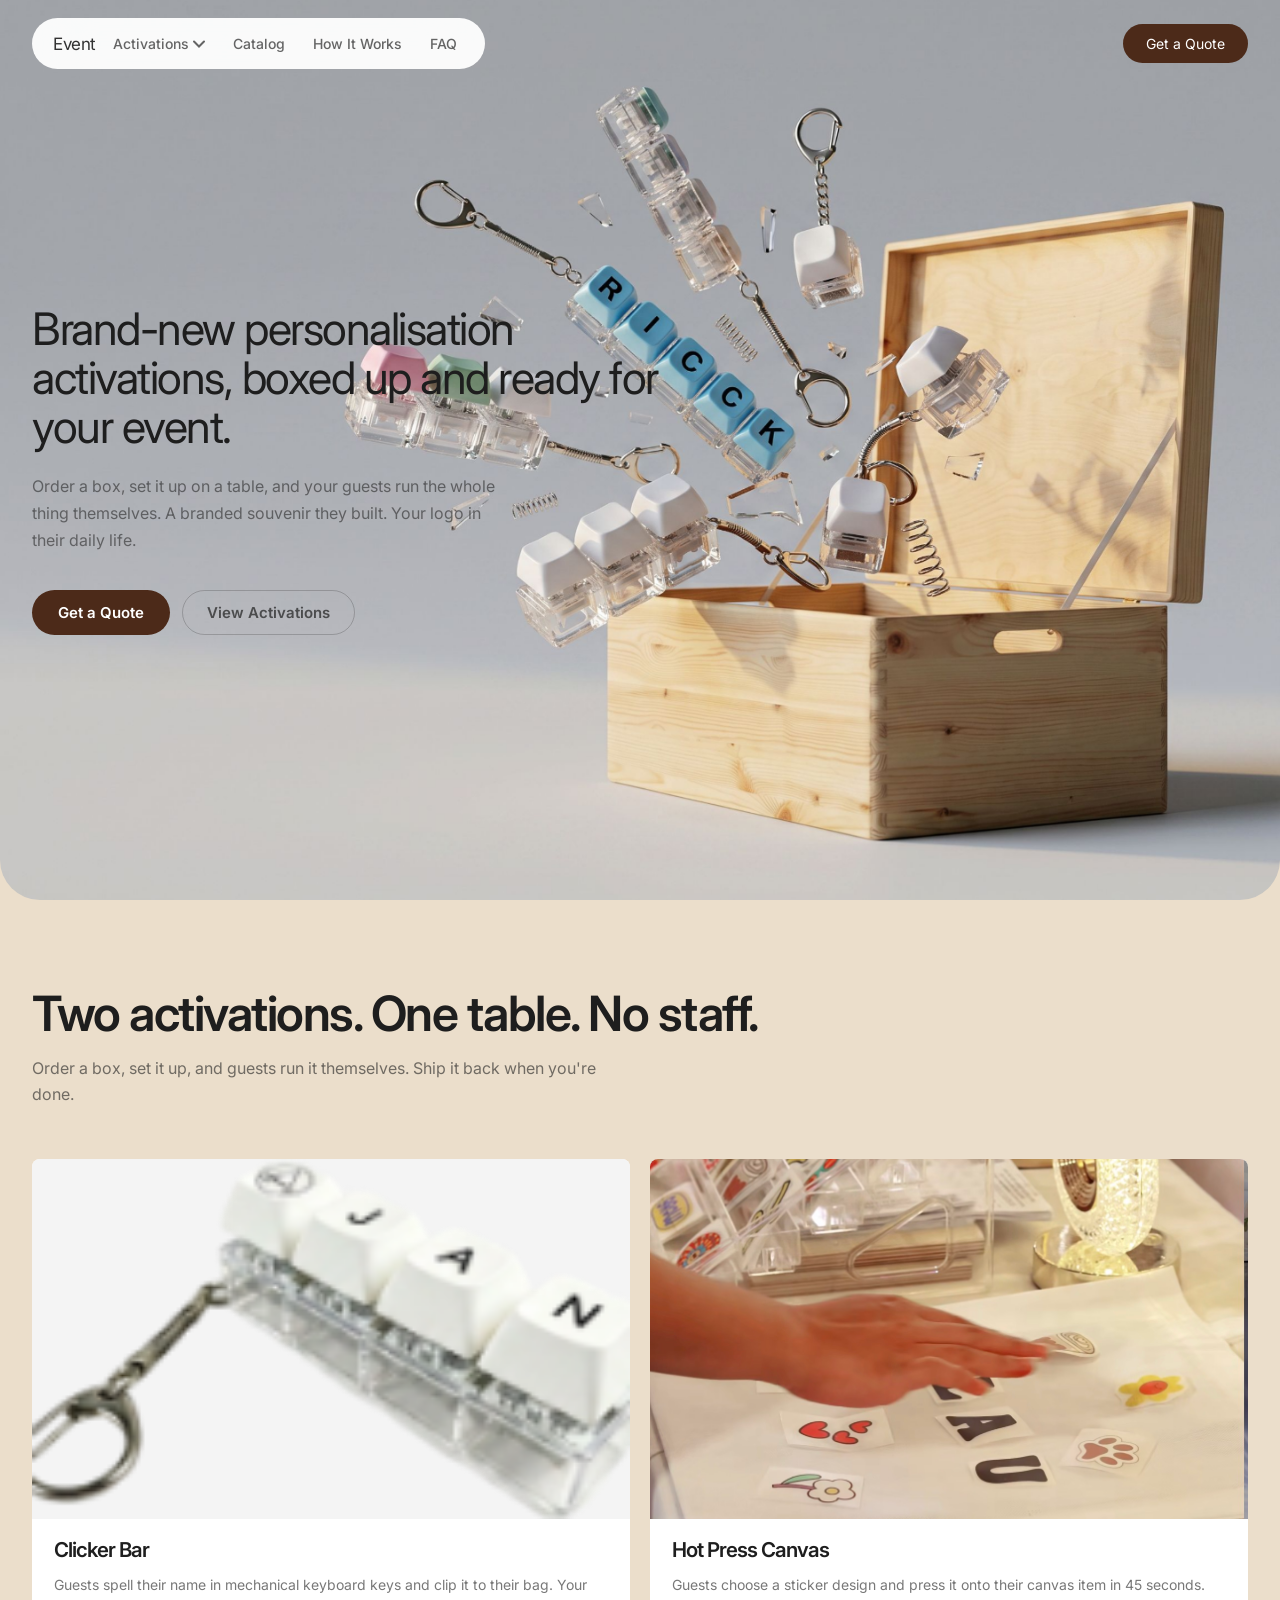
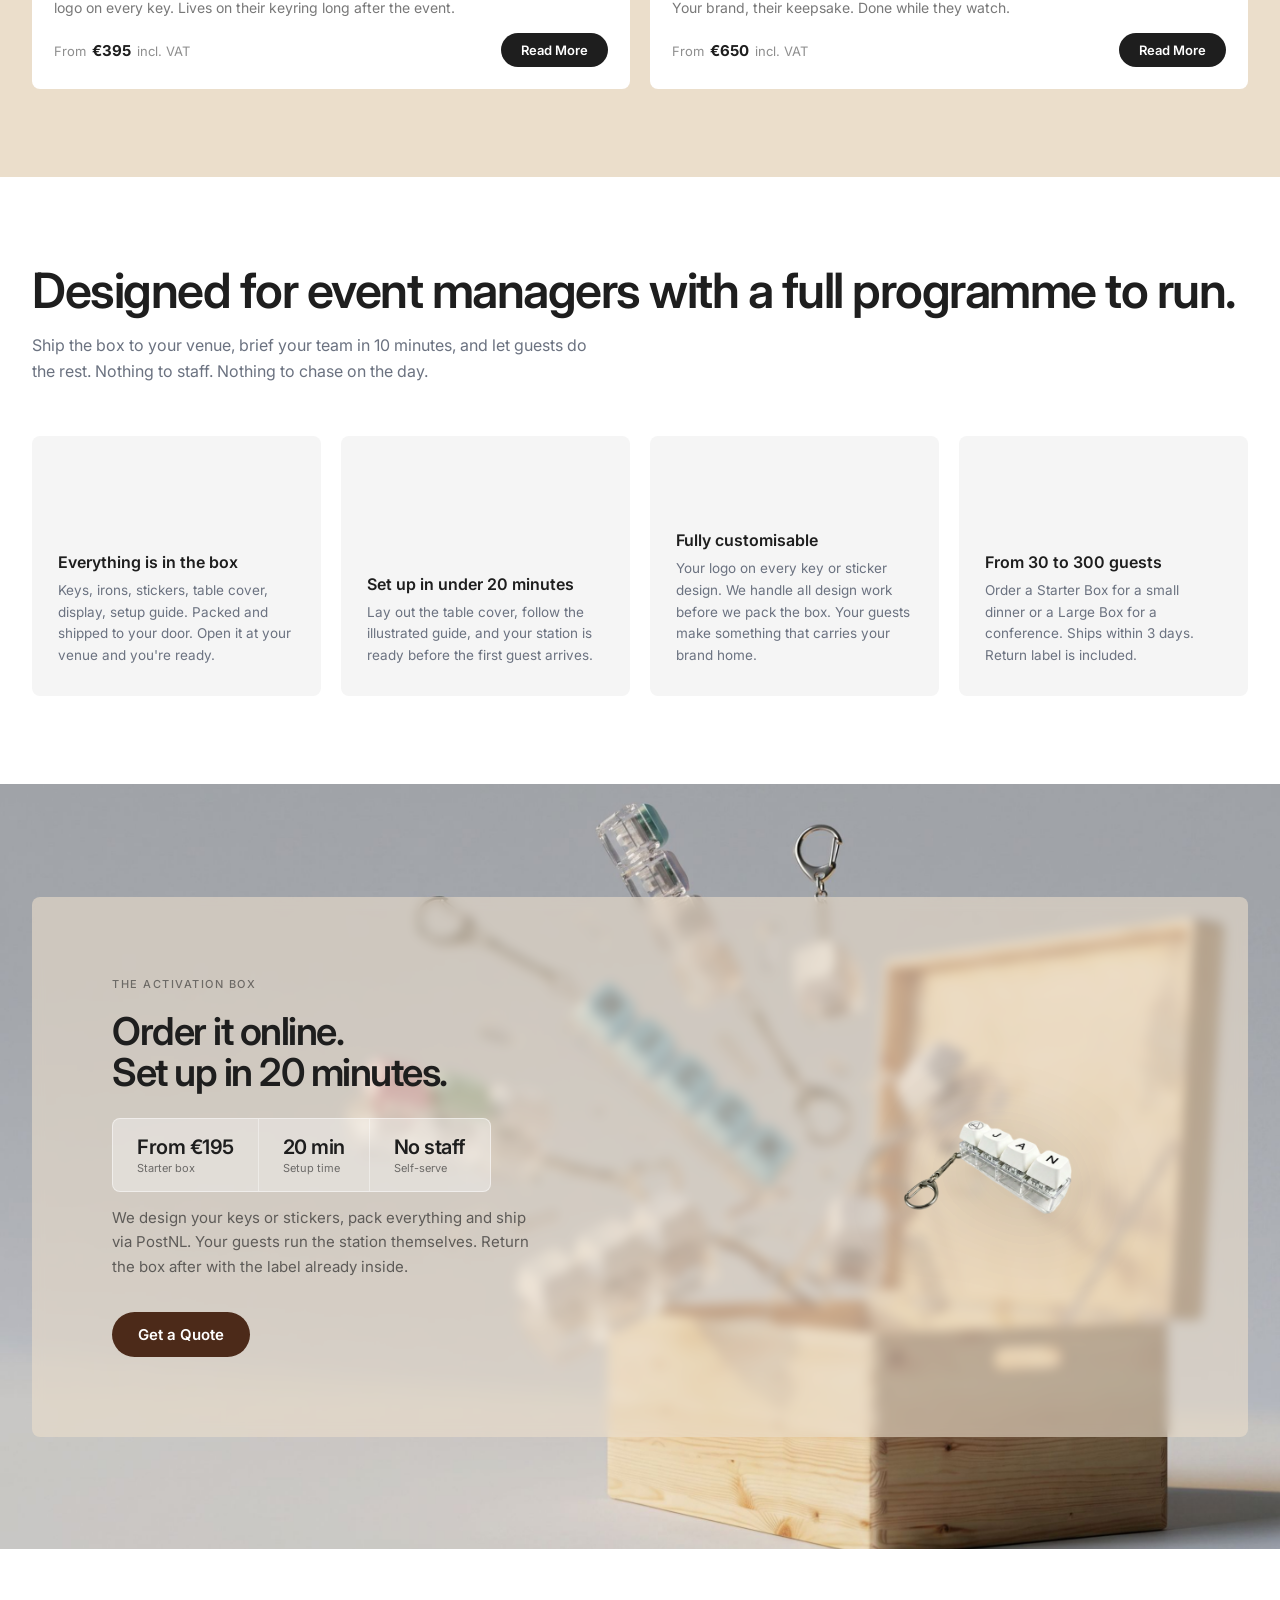
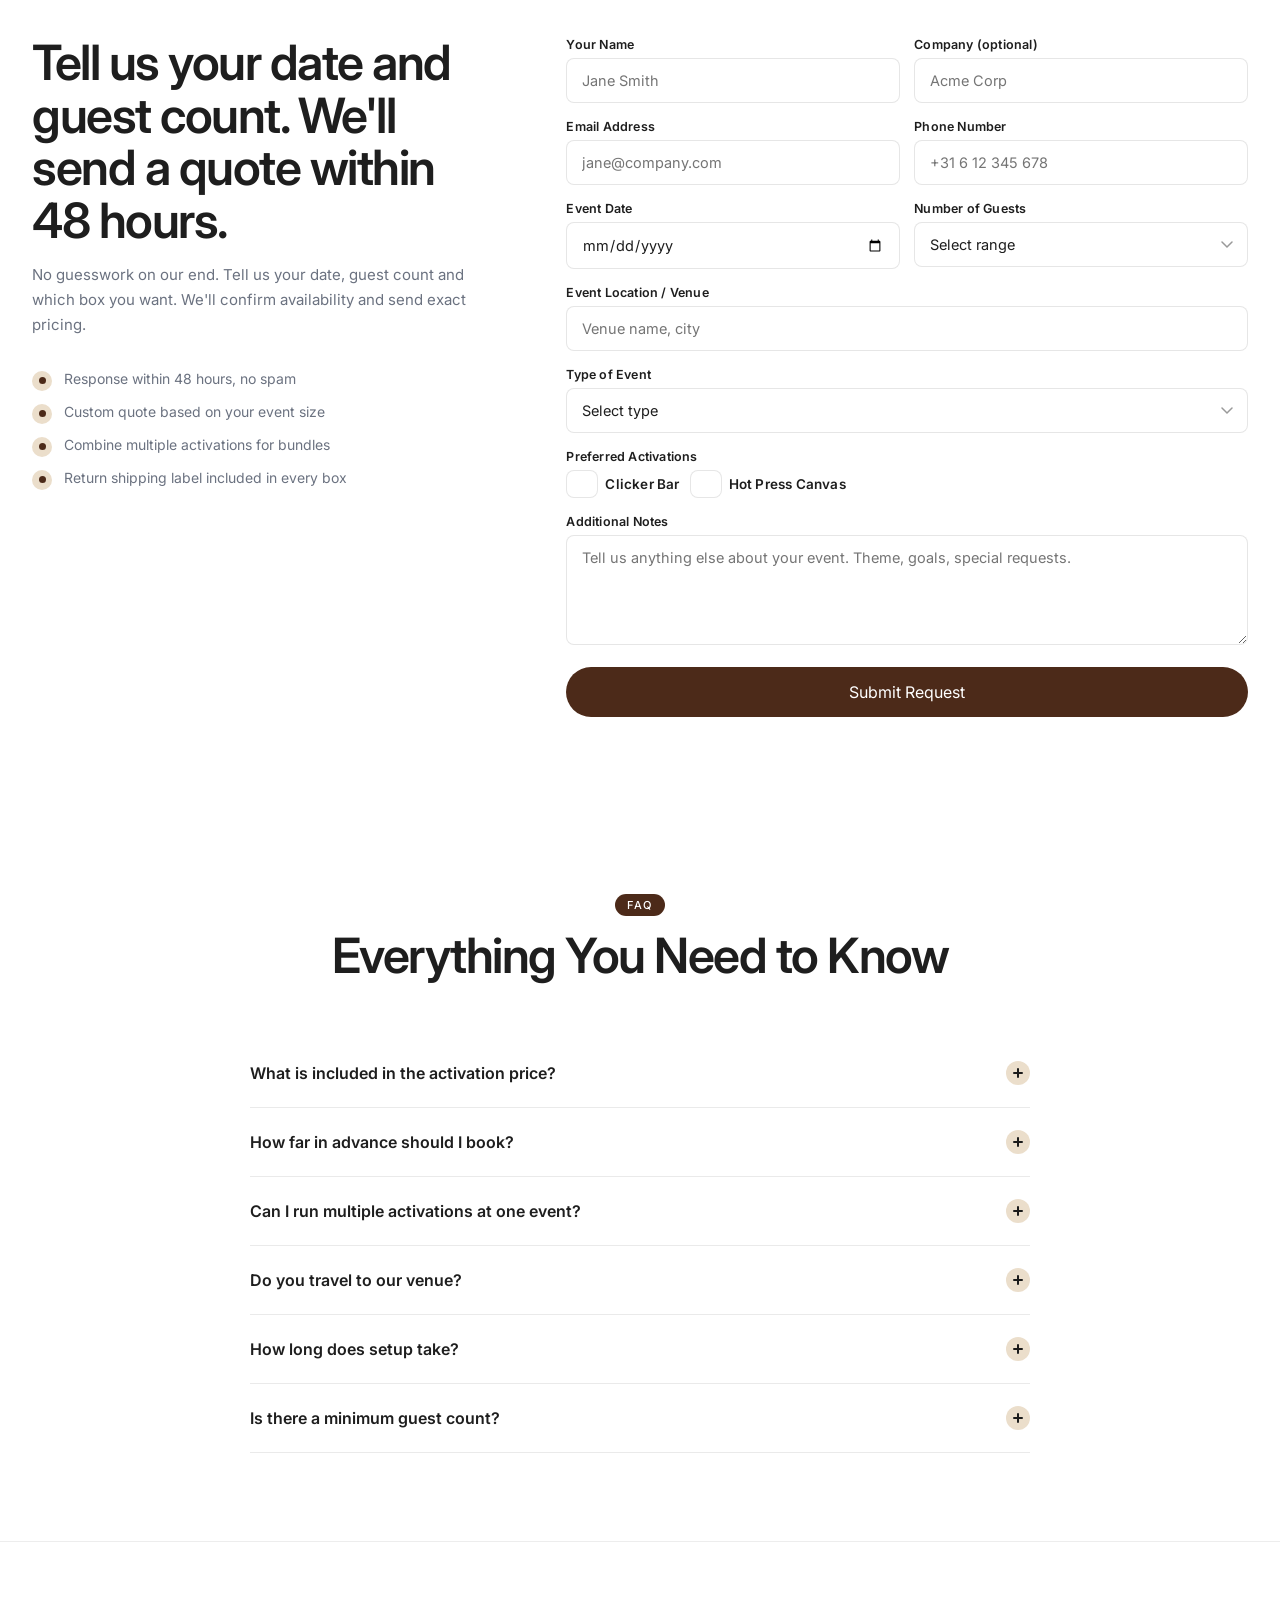
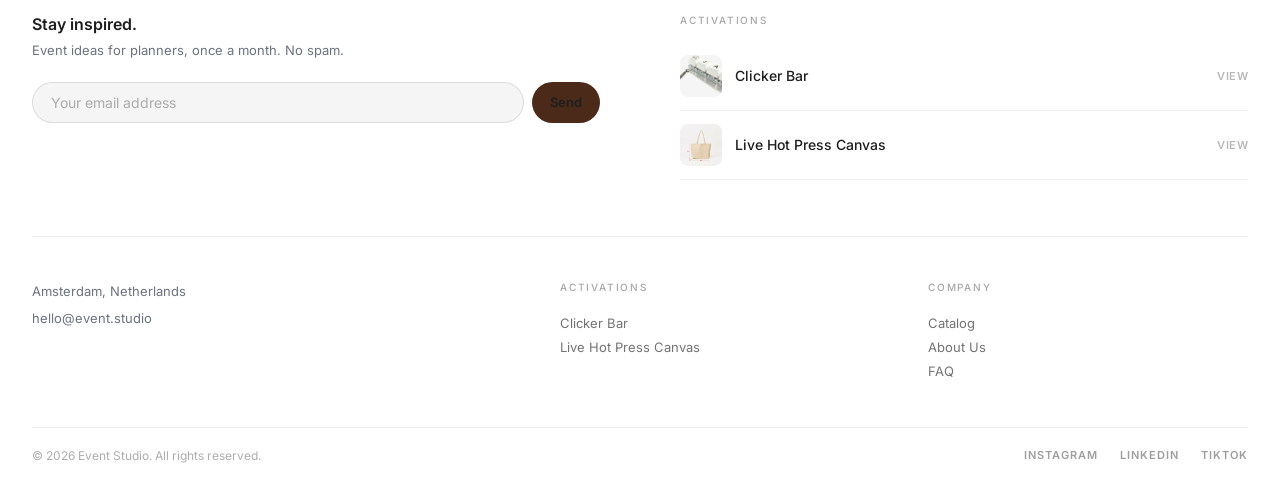
==== index.html @ aca5e0d3 "Homepage: smaller card titles, event-manager copy, icons removed, taller bottom-aligned why tiles Co" ====
<!DOCTYPE html>
<html lang="en">
<head>
  <meta charset="UTF-8">
  <meta name="viewport" content="width=device-width, initial-scale=1">
  <title>Event Studio | Live Event Activations That Make Guests Talk</title>
  <meta name="description" content="Premium live event activations: Live Monogramming, Perfume Bar, Clicker Bar and Hot Press Canvas. Interactive experiences for corporate events, product launches and private celebrations.">
  <meta name="keywords" content="live event activation, interactive event experience, live monogramming, custom perfume bar, corporate event entertainment, personalized gifts event, event activation company, brand activation">
  <link rel="preconnect" href="https://fonts.googleapis.com">
  <link rel="preconnect" href="https://fonts.gstatic.com" crossorigin>
  <link href="https://fonts.googleapis.com/css2?family=Inter:wght@300;400;500;600;700;800;900&display=swap" rel="stylesheet">
  <link rel="stylesheet" href="style.css">
  <style>
    body { background: var(--lime-soft); }

    /* ── HERO ───────────────────────────────────────────────── */
    .hero {
      min-height: 100vh;
      background: url('images/hero-bg.png');
      background-size: cover;
      background-position: center;
      padding: 140px var(--pad) 100px;
      display: flex;
      align-items: center;
      border-radius: 0 0 40px 40px;
      position: relative;
      overflow: hidden;
    }
    .hero-inner {
      max-width: var(--mw);
      margin: 0 auto;
      width: 100%;
    }
    .hero-pill {
      display: inline-flex;
      align-items: center;
      gap: 7px;
      background: #4c2a19;
      border: 1px solid transparent;
      color: #fff;
      font-size: 12px;
      font-weight: 500;
      padding: 5px 14px;
      border-radius: var(--r-pill);
      margin-bottom: 26px;
      letter-spacing: 0.6px;
      text-transform: uppercase;
    }
    .hero h1 {
      font-size: clamp(28px, 3.5vw, 52px);
      font-weight: 400;
      color: var(--char);
      line-height: 1.1;
      letter-spacing: -1.5px;
      max-width: 640px;
      margin-bottom: 20px;
    }
    .hero-sub {
      font-size: 16px;
      color: rgba(30,30,30,0.55);
      max-width: 480px;
      line-height: 1.7;
      margin-bottom: 36px;
    }
    .hero-ctas { display: flex; align-items: center; gap: 12px; flex-wrap: wrap; }
    .hero .btn-outline {
      color: rgba(30,30,30,0.7);
      border-color: rgba(30,30,30,0.22);
    }
    .hero .btn-outline:hover {
      background: rgba(30,30,30,0.05);
      border-color: rgba(30,30,30,0.4);
    }

    /* ── ACTIVATIONS ────────────────────────────────────────── */
    .sec-act {
      background: var(--lime-soft);
      padding: 88px var(--pad);
    }
    .sec-act .sec-h2 { color: var(--char); }
    .sec-act .sec-sub { color: rgba(30,30,30,0.6); }
    .sec-act .sec-badge-lime { color: rgba(30,30,30,0.5); }

    .cards-grid {
      display: grid;
      grid-template-columns: repeat(2, 1fr);
      gap: 20px;
    }
    .act-card {
      background: #fff;
      border-radius: 8px;
      overflow: hidden;
      display: flex;
      flex-direction: column;
      text-align: left;
      cursor: pointer;
      transition: transform .3s, box-shadow .3s;
    }
    .act-card:hover { transform: translateY(-4px); box-shadow: 0 20px 60px rgba(0,0,0,0.08); }
    .act-card-img-wrap { width: 100%; height: 360px; background: #F4F4F4; overflow: hidden; display: flex; align-items: center; justify-content: center; }
    .act-card-img-wrap img { width: 100%; height: 100%; object-fit: cover; }
    .act-card-body { padding: 20px 22px 22px; display: flex; flex-direction: column; flex: 1; width: 100%; }
    .act-cat-label { font-size: 10.5px; font-weight: 600; letter-spacing: 1.3px; text-transform: uppercase; color: var(--muted); margin-bottom: 12px; }
    .act-card h3 {
      font-size: clamp(17px, 1.6vw, 22px);
      font-weight: 600;
      color: var(--char);
      letter-spacing: -1px;
      line-height: 1.05;
      margin-bottom: 12px;
    }
    .act-card-desc {
      font-size: 14px;
      color: rgba(30,30,30,0.6);
      line-height: 1.65;
      flex: 1;
      margin-bottom: 14px;
    }
    .act-card-foot {
      display: flex;
      align-items: center;
      justify-content: space-between;
      width: 100%;
      gap: 12px;
      flex-wrap: wrap;
    }
    .act-price-from { font-size: 13px; color: rgba(30,30,30,0.50); line-height: 1.4; }
    .act-price-from strong { font-size: 15px; font-weight: 700; color: var(--char); margin: 0 2px; }
    .btn-act {
      display: inline-flex;
      align-items: center;
      gap: 5px;
      background: var(--char);
      color: #fff;
      font-size: 13px;
      font-weight: 600;
      padding: 9px 20px;
      border-radius: var(--r-pill);
      transition: background .2s;
      white-space: nowrap;
    }
    .btn-act:hover { background: #333; }

    /* ── WHY US ─────────────────────────────────────────────── */
    .sec-why { padding: 88px var(--pad); background: #fff; }
    .why-grid {
      display: grid;
      grid-template-columns: repeat(4, 1fr);
      gap: 20px;
      margin-top: 52px;
    }
    .why-item {
      background: var(--soft);
      border-radius: 8px;
      padding: 30px 26px;
      min-height: 260px;
      display: flex;
      flex-direction: column;
      justify-content: flex-end;
    }
    .why-item h4 { font-size: 16px; font-weight: 600; color: var(--char); margin-bottom: 8px; }
    .why-item p { font-size: 13.5px; color: var(--muted); line-height: 1.6; }

    /* ── TYPES ──────────────────────────────────────────────── */
    .sec-types {
      min-height: 85vh;
      padding: 48px var(--pad);
      background: url('images/hero-bg.png') center/cover;
      display: flex;
      align-items: center;
    }
    .type-card {
      border-radius: 8px;
      overflow: hidden;
      background: rgba(235,222,203,0.60);
      backdrop-filter: blur(6px);
      -webkit-backdrop-filter: blur(6px);
      max-width: var(--mw);
      width: 100%;
      margin: 0 auto;
    }
    .type-card-inner {
      display: flex;
      align-items: center;
      gap: 60px;
      padding: 72px 80px;
      min-height: 60vh;
    }
    .type-content { flex: 1; }
    .type-label {
      font-size: 11px;
      font-weight: 500;
      letter-spacing: 1.5px;
      text-transform: uppercase;
      color: rgba(30,30,30,0.55);
      margin-bottom: 20px;
    }
    .type-card h3 {
      font-size: clamp(28px, 3vw, 48px);
      font-weight: 600;
      letter-spacing: -1.5px;
      color: var(--char);
      line-height: 1.08;
      margin-bottom: 24px;
    }
    .type-stats-box {
      display: inline-flex;
      gap: 0;
      background: rgba(255,255,255,0.35);
      border: 1px solid rgba(255,255,255,0.5);
      border-radius: 8px;
      overflow: hidden;
      margin-bottom: 14px;
    }
    .type-stat {
      padding: 16px 24px;
      border-right: 1px solid rgba(255,255,255,0.4);
    }
    .type-stat:last-child { border-right: none; }
    .type-stat-val { font-size: 20px; font-weight: 600; color: var(--char); letter-spacing: -0.5px; }
    .type-stat-lbl { font-size: 11px; color: rgba(30,30,30,0.6); margin-top: 2px; }
    .type-card p {
      font-size: 15px;
      color: rgba(30,30,30,0.65);
      line-height: 1.65;
      max-width: 420px;
      margin-bottom: 32px;
    }
    .type-img-slot {
      width: 360px;
      flex-shrink: 0;
      display: flex;
      align-items: center;
      justify-content: center;
    }
    .type-img-slot img {
      max-width: 100%;
      height: auto;
      object-fit: contain;
      filter: drop-shadow(0 12px 40px rgba(0,0,0,0.20));
    }

    /* ── BOOK NOW ────────────────────────────────────────────── */
    .sec-book { padding: 88px var(--pad); background: #fff; }
    .book-inner {
      max-width: var(--mw); margin: 0 auto;
      display: grid; grid-template-columns: 1fr 1.5fr;
      gap: 80px; align-items: start;
    }
    .book-info p {
      font-size: 15px; color: var(--muted);
      line-height: 1.65; margin-top: 16px; margin-bottom: 32px;
    }
    .book-features { display: flex; flex-direction: column; gap: 12px; margin-top: 32px; }
    .book-feat {
      display: flex; align-items: flex-start; gap: 12px;
      font-size: 14px; color: var(--muted);
    }
    .book-feat-dot {
      width: 20px; height: 20px;
      background: var(--lime-soft);
      border-radius: 50%;
      flex-shrink: 0; margin-top: 1px;
      display: flex; align-items: center; justify-content: center;
    }
    .book-feat-dot::after {
      content: ''; display: block;
      width: 7px; height: 7px;
      background: var(--lime);
      border-radius: 50%;
    }
    .book-form { display: flex; flex-direction: column; gap: 16px; }
    .form-row { display: grid; grid-template-columns: 1fr 1fr; gap: 14px; }
    .fg { display: flex; flex-direction: column; gap: 6px; }
    .fg label { font-size: 12.5px; font-weight: 600; color: var(--char); letter-spacing: 0.2px; }
    .fg input, .fg select, .fg textarea {
      padding: 13px 15px;
      border: 1.5px solid rgba(30,30,30,0.11);
      border-radius: 8px;
      font-size: 14.5px;
      font-family: 'Inter', sans-serif;
      color: var(--char);
      background: #fff;
      transition: border-color .2s;
      -webkit-appearance: none;
    }
    .fg input:focus, .fg select:focus, .fg textarea:focus { outline: none; border-color: var(--lime); }
    .fg textarea { resize: vertical; min-height: 110px; }
    .fg select {
      background-image: url("data:image/svg+xml,%3Csvg xmlns='http://www.w3.org/2000/svg' width='12' height='8' viewBox='0 0 12 8'%3E%3Cpath d='M1 1l5 5 5-5' stroke='%23999' stroke-width='1.5' fill='none' stroke-linecap='round'/%3E%3C/svg%3E");
      background-repeat: no-repeat;
      background-position: right 14px center;
      padding-right: 36px;
    }
    .checkbox-group { display: flex; flex-wrap: wrap; gap: 10px; }
    .checkbox-item { display: flex; align-items: center; gap: 7px; cursor: pointer; }
    .checkbox-item input[type="checkbox"] { width: 16px; height: 16px; accent-color: var(--lime); cursor: pointer; }
    .checkbox-item span { font-size: 13.5px; color: var(--char); }
    .btn-submit {
      background: var(--lime);
      color: #fff;
      font-weight: 400;
      font-size: 16px;
      padding: 15px 28px;
      border-radius: var(--r-pill);
      border: none;
      cursor: pointer;
      width: 100%;
      transition: background .2s, transform .2s;
      margin-top: 6px;
      font-family: 'Inter', sans-serif;
    }
    .btn-submit:hover { background: var(--lime-lt); transform: translateY(-1px); }

    /* ── FAQ ─────────────────────────────────────────────────── */
    .sec-faq { padding: 88px var(--pad); background: #fff; }
    .faq-wrap { max-width: 780px; margin: 56px auto 0; }
    .faq-item { border-bottom: 1px solid rgba(30,30,30,0.09); }
    .faq-q {
      display: flex; justify-content: space-between; align-items: center;
      gap: 20px; cursor: pointer; padding: 22px 0;
    }
    .faq-q-text { font-size: 16px; font-weight: 600; color: var(--char); }
    .faq-icon {
      width: 24px; height: 24px; flex-shrink: 0;
      background: var(--lime-soft); border-radius: 50%;
      display: flex; align-items: center; justify-content: center;
      transition: background .2s, transform .3s;
    }
    .faq-icon svg { width: 12px; height: 12px; }
    .faq-item.open .faq-icon { background: var(--lime); transform: rotate(45deg); }
    .faq-a {
      font-size: 14.5px; color: var(--muted);
      line-height: 1.68; max-height: 0;
      overflow: hidden;
      transition: max-height .35s ease, padding .35s ease;
    }
    .faq-item.open .faq-a { max-height: 280px; padding-bottom: 22px; }

    /* ── RESPONSIVE ─────────────────────────────────────────── */
    @media (max-width: 900px) {
      .cards-grid { grid-template-columns: repeat(2, 1fr); }
      .why-grid { grid-template-columns: repeat(2, 1fr); }
    }
    @media (max-width: 900px) {
      .hero { padding: 120px var(--pad) 80px; }
    }
    @media (max-width: 768px) {
      .hero { min-height: 85vh; padding: 110px 5vw 70px; border-radius: 0 0 28px 28px; }
      .cards-grid { grid-template-columns: 1fr; gap: 12px; }
      .why-grid { grid-template-columns: 1fr; gap: 14px; }
      .sec-types { min-height: unset; padding: 32px 5vw; }
      .type-card-inner { flex-direction: column; gap: 32px; padding: 36px 28px 40px; min-height: unset; }
      .type-img-slot { width: 200px; }
      .type-stats-box { flex-wrap: wrap; }
      .book-inner { grid-template-columns: 1fr; gap: 40px; }
      .form-row { grid-template-columns: 1fr; }
      .sec-act, .sec-why, .sec-types, .sec-book, .sec-faq { padding: 64px 5vw; }
      .sec-types { padding-top: 0; }
      .act-card:hover { transform: none; box-shadow: none; }
    }
  </style>
</head>
<body>

<nav class="nav" id="mainNav">
  <div class="nav-inner">
    <a href="index.html" class="nav-logo">Event</a>
    <div class="nav-links">
      <div class="nav-drop">
        <button class="nav-drop-btn">
          Activations
          <svg class="chevron" viewBox="0 0 12 8" fill="none" stroke="currentColor" stroke-width="2" stroke-linecap="round"><path d="M1 1.5l5 5 5-5"/></svg>
        </button>
        <div class="nav-dropdown">
          <div class="nav-dropdown-menu">
            <a href="clicker-bar.html">Clicker Bar</a>
            <a href="live-hot-press.html">Live Hot Press Canvas</a>
          </div>
        </div>
      </div>
      <a href="catalog.html" class="nav-link">Catalog</a>
      <a href="pricing.html" class="nav-link">How It Works</a>
      <a href="#faq" class="nav-link">FAQ</a>
    </div>
    <button class="hamburger" id="hamburger" aria-label="Open menu"><span></span><span></span></button>
  </div>
  <a href="book.html" class="btn-quote">Get a Quote</a>
</nav>

<div class="mobile-overlay" id="mobileOverlay">
  <div class="mob-top">
    <a href="index.html" class="mob-logo">Event</a>
    <button class="mob-close" id="mobClose">
      <svg viewBox="0 0 14 14" fill="none" stroke="currentColor" stroke-width="2.5" stroke-linecap="round"><path d="M1 1l12 12M13 1L1 13"/></svg>
    </button>
  </div>
  <div class="mob-panel">
    <a href="clicker-bar.html" class="mob-item">
      <div class="mob-item-img"><img src="images/img-card-clicker.png" alt="Clicker Bar"></div>
      <div class="mob-item-info"><span class="mob-item-cat">Activation</span><span class="mob-item-name">Clicker Bar</span></div>
    </a>
    <a href="live-hot-press.html" class="mob-item">
      <div class="mob-item-img"><img src="images/hot-03-tote-bag.png" alt="Live Hot Press Canvas"></div>
      <div class="mob-item-info"><span class="mob-item-cat">Activation</span><span class="mob-item-name">Live Hot Press Canvas</span></div>
    </a>
  </div>
  <div class="mob-nav-links">
    <a href="catalog.html" class="mob-nav-text">Catalog</a>
    <a href="pricing.html" class="mob-nav-text">How It Works</a>
    <a href="#faq" class="mob-nav-text">FAQ</a>
  </div>
  <a href="book.html" class="mob-quote">Get a Quote</a>
</div>

<section class="hero">
  <div class="hero-inner">
    <div class="hero-text">
      <h1>Brand-new personalisation activations, boxed up and ready for your event.</h1>
      <p class="hero-sub">Order a box, set it up on a table, and your guests run the whole thing themselves. A branded souvenir they built. Your logo in their daily life.</p>
      <div class="hero-ctas">
        <a href="book.html" class="btn-primary">Get a Quote</a>
        <a href="#activations" class="btn-outline">View Activations</a>
      </div>
    </div>
  </div>
</section>

<section class="sec-act" id="activations">
  <div class="sec-inner">
    <div class="sec-hdr reveal">
      <h2 class="sec-h2">Two activations. One table. No staff.</h2>
      <p class="sec-sub">Order a box, set it up, and guests run it themselves. Ship it back when you're done.</p>
    </div>
    <div class="cards-grid">
      <a href="clicker-bar.html" class="act-card reveal">
        <div class="act-card-img-wrap">
          <img src="images/img-card-clicker.png" alt="Clicker Bar keyboard keychain">
        </div>
        <div class="act-card-body">
          
          <h3>Clicker Bar</h3>
          <p class="act-card-desc">Guests spell their name in mechanical keyboard keys and clip it to their bag. Your logo on every key. Lives on their keyring long after the event.</p>
          <div class="act-card-foot">
            <div class="act-price-from">From <strong>€395</strong> incl. VAT</div>
            <span class="btn-act">Read More</span>
          </div>
        </div>
      </a>
      <a href="live-hot-press.html" class="act-card reveal">
        <div class="act-card-img-wrap">
          <img src="images/hot-press-hero.jpg" alt="Hot Press Canvas activation">
        </div>
        <div class="act-card-body">
          
          <h3>Hot Press Canvas</h3>
          <p class="act-card-desc">Guests choose a sticker design and press it onto their canvas item in 45 seconds. Your brand, their keepsake. Done while they watch.</p>
          <div class="act-card-foot">
            <div class="act-price-from">From <strong>€650</strong> incl. VAT</div>
            <span class="btn-act">Read More</span>
          </div>
        </div>
      </a>
    </div>
  </div>
</section>

<section class="sec-why">
  <div class="sec-inner">
    <div class="sec-hdr reveal">
      <h2 class="sec-h2">Designed for event managers with a full programme to run.</h2>
      <p class="sec-sub">Ship the box to your venue, brief your team in 10 minutes, and let guests do the rest. Nothing to staff. Nothing to chase on the day.</p>
    </div>
    <div class="why-grid">
      <div class="why-item reveal">
        <h4>Everything is in the box</h4>
        <p>Keys, irons, stickers, table cover, display, setup guide. Packed and shipped to your door. Open it at your venue and you're ready.</p>
      </div>
      <div class="why-item reveal">
        <h4>Set up in under 20 minutes</h4>
        <p>Lay out the table cover, follow the illustrated guide, and your station is ready before the first guest arrives.</p>
      </div>
      <div class="why-item reveal">
        <h4>Fully customisable</h4>
        <p>Your logo on every key or sticker design. We handle all design work before we pack the box. Your guests make something that carries your brand home.</p>
      </div>
      <div class="why-item reveal">
        <h4>From 30 to 300 guests</h4>
        <p>Order a Starter Box for a small dinner or a Large Box for a conference. Ships within 3 days. Return label is included.</p>
      </div>
    </div>
  </div>
</section>

<section class="sec-types">
  <div class="type-card reveal">
    <div class="type-card-inner">
      <div class="type-content">
        <div class="type-label">The Activation Box</div>
        <h3>Order it online.<br>Set up in 20 minutes.</h3>
        <div class="type-stats-box">
          <div class="type-stat"><div class="type-stat-val">From €195</div><div class="type-stat-lbl">Starter box</div></div>
          <div class="type-stat"><div class="type-stat-val">20 min</div><div class="type-stat-lbl">Setup time</div></div>
          <div class="type-stat"><div class="type-stat-val">No staff</div><div class="type-stat-lbl">Self-serve</div></div>
        </div>
        <p>We design your keys or stickers, pack everything and ship via PostNL. Your guests run the station themselves. Return the box after with the label already inside.</p>
        <a href="book.html" class="btn-dark">Get a Quote</a>
      </div>
      <div class="type-img-slot">
        <img src="images/img-card-clicker.png" alt="The Activation Box">
      </div>
    </div>
  </div>
</section>

<section class="sec-book" id="book">
  <div class="book-inner">
    <div class="book-info reveal">
      <h2 class="sec-h2">Tell us your date and guest count. We'll send a quote within 48 hours.</h2>
      <p>No guesswork on our end. Tell us your date, guest count and which box you want. We'll confirm availability and send exact pricing.</p>
      <div class="book-features">
        <div class="book-feat"><div class="book-feat-dot"></div><span>Response within 48 hours, no spam</span></div>
        <div class="book-feat"><div class="book-feat-dot"></div><span>Custom quote based on your event size</span></div>
        <div class="book-feat"><div class="book-feat-dot"></div><span>Combine multiple activations for bundles</span></div>
        <div class="book-feat"><div class="book-feat-dot"></div><span>Return shipping label included in every box</span></div>
      </div>
    </div>
    <form class="book-form reveal" id="bookForm">
      <div class="form-row">
        <div class="fg"><label for="fname">Your Name</label><input type="text" id="fname" placeholder="Jane Smith" required></div>
        <div class="fg"><label for="company">Company (optional)</label><input type="text" id="company" placeholder="Acme Corp"></div>
      </div>
      <div class="form-row">
        <div class="fg"><label for="email">Email Address</label><input type="email" id="email" placeholder="jane@company.com" required></div>
        <div class="fg"><label for="phone">Phone Number</label><input type="tel" id="phone" placeholder="+31 6 12 345 678"></div>
      </div>
      <div class="form-row">
        <div class="fg"><label for="event-date">Event Date</label><input type="date" id="event-date" required></div>
        <div class="fg"><label for="guests">Number of Guests</label>
          <select id="guests">
            <option value="">Select range</option>
            <option>Under 50</option>
            <option>50 to 150</option>
            <option>150 to 300</option>
            <option>300 to 500</option>
            <option>500 plus</option>
          </select>
        </div>
      </div>
      <div class="fg"><label for="location">Event Location / Venue</label><input type="text" id="location" placeholder="Venue name, city"></div>
      <div class="fg"><label for="event-type">Type of Event</label>
        <select id="event-type">
          <option value="">Select type</option>
          <option>Corporate Event</option>
          <option>Product Launch</option>
          <option>Private Party / Birthday</option>
          <option>Wedding</option>
          <option>Trade Show / Expo</option>
          <option>Team Event</option>
          <option>Other</option>
        </select>
      </div>
      <div class="fg">
        <label>Preferred Activations</label>
        <div class="checkbox-group">
          <label class="checkbox-item"><input type="checkbox" name="act" value="clicker"><span>Clicker Bar</span></label>
          <label class="checkbox-item"><input type="checkbox" name="act" value="hotpress"><span>Hot Press Canvas</span></label>
        </div>
      </div>
      <div class="fg"><label for="message">Additional Notes</label><textarea id="message" placeholder="Tell us anything else about your event. Theme, goals, special requests."></textarea></div>
      <button type="submit" class="btn-submit" id="submitBtn">Submit Request</button>
    </form>
  </div>
</section>

<section class="sec-faq" id="faq">
  <div class="sec-inner">
    <div class="sec-hdr reveal" style="text-align:center">
      <div class="sec-badge">FAQ</div>
      <h2 class="sec-h2">Everything You Need to Know</h2>
    </div>
    <div class="faq-wrap">
      <div class="faq-item">
        <div class="faq-q"><span class="faq-q-text">What is included in the activation price?</span><div class="faq-icon"><svg viewBox="0 0 12 12" fill="none" stroke="currentColor" stroke-width="2" stroke-linecap="round"><path d="M6 2v8M2 6h8"/></svg></div></div>
        <div class="faq-a">Everything in the box. Your order includes all keys or stickers, the equipment, branded table cover, setup guide and a prepaid PostNL return label. For Full Service bookings, the on-site specialist, setup and breakdown are also included.</div>
      </div>
      <div class="faq-item">
        <div class="faq-q"><span class="faq-q-text">How far in advance should I book?</span><div class="faq-icon"><svg viewBox="0 0 12 12" fill="none" stroke="currentColor" stroke-width="2" stroke-linecap="round"><path d="M6 2v8M2 6h8"/></svg></div></div>
        <div class="faq-a">Order at least 7 days before your event so we have time to design and pack your box. For peak seasons (April to June, September to November) we recommend 3 to 4 weeks. Last-minute? Call us directly and we will see what we can do.</div>
      </div>
      <div class="faq-item">
        <div class="faq-q"><span class="faq-q-text">Can I run multiple activations at one event?</span><div class="faq-icon"><svg viewBox="0 0 12 12" fill="none" stroke="currentColor" stroke-width="2" stroke-linecap="round"><path d="M6 2v8M2 6h8"/></svg></div></div>
        <div class="faq-a">Yes. Order both boxes and run two stations side by side. Guests can do both. We offer a discount on combined orders. Ask about it in the form.</div>
      </div>
      <div class="faq-item">
        <div class="faq-q"><span class="faq-q-text">Do you travel to our venue?</span><div class="faq-icon"><svg viewBox="0 0 12 12" fill="none" stroke="currentColor" stroke-width="2" stroke-linecap="round"><path d="M6 2v8M2 6h8"/></svg></div></div>
        <div class="faq-a">For Activation Box orders, we ship directly to your venue via PostNL. For Full Service bookings, our team travels to your location. A travel surcharge may apply outside our standard area and will be noted clearly in your quote.</div>
      </div>
      <div class="faq-item">
        <div class="faq-q"><span class="faq-q-text">How long does setup take?</span><div class="faq-icon"><svg viewBox="0 0 12 12" fill="none" stroke="currentColor" stroke-width="2" stroke-linecap="round"><path d="M6 2v8M2 6h8"/></svg></div></div>
        <div class="faq-a">The Activation Box sets up in about 20 minutes. Lay out the table cover, arrange the items using the included guide, and you are ready. For Full Service bookings, our team arrives 60 to 90 minutes early.</div>
      </div>
      <div class="faq-item">
        <div class="faq-q"><span class="faq-q-text">Is there a minimum guest count?</span><div class="faq-icon"><svg viewBox="0 0 12 12" fill="none" stroke="currentColor" stroke-width="2" stroke-linecap="round"><path d="M6 2v8M2 6h8"/></svg></div></div>
        <div class="faq-a">No minimum. The Starter Box works well from 20 guests. The Popular Box is sized for up to 75. Tell us your guest count in the quote form and we will recommend the right size.</div>
      </div>
    </div>
  </div>
</section>

<footer>
  <div class="foot-top">
    <div class="foot-nl">
      <div class="foot-nl-heading">Stay inspired.</div>
      <p>Event ideas for planners, once a month. No spam.</p>
      <form class="nl-form" id="nlForm">
        <input type="email" placeholder="Your email address" required>
        <button type="submit">Send</button>
      </form>
    </div>
    <div class="foot-acts">
      <div class="foot-acts-label">Activations</div>
      <ul class="foot-act-list">
        <li><a href="clicker-bar.html"><div class="foot-act-left"><img src="images/img-card-clicker.png" alt="Clicker Bar" class="foot-act-thumb">Clicker Bar</div><span class="foot-act-arrow">VIEW</span></a></li>
        <li><a href="live-hot-press.html"><div class="foot-act-left"><img src="images/hot-03-tote-bag.png" alt="Live Hot Press Canvas" class="foot-act-thumb">Live Hot Press Canvas</div><span class="foot-act-arrow">VIEW</span></a></li>
      </ul>
    </div>
  </div>
  <div class="foot-mid">
    <div class="foot-mid-info"><p>Amsterdam, Netherlands</p><p>hello@event.studio</p></div>
    <div>
      <div class="foot-col-label">Activations</div>
      <div class="foot-col-links">
        <a href="clicker-bar.html">Clicker Bar</a>
        <a href="live-hot-press.html">Live Hot Press Canvas</a>
      </div>
    </div>
    <div>
      <div class="foot-col-label">Company</div>
      <div class="foot-col-links">
        <a href="catalog.html">Catalog</a>
        <a href="about.html">About Us</a>
        <a href="#faq">FAQ</a>
      </div>
    </div>
  </div>
  <div class="foot-bottom">
    <p>© 2026 Event Studio. All rights reserved.</p>
    <div class="foot-socials">
      <a href="#">Instagram</a>
      <a href="#">LinkedIn</a>
      <a href="#">TikTok</a>
    </div>
  </div>
</footer>

<script>
  const ham = document.getElementById('hamburger');
  const overlay = document.getElementById('mobileOverlay');
  const mobClose = document.getElementById('mobClose');
  ham.addEventListener('click', () => { ham.classList.add('open'); overlay.classList.add('open'); });
  if (mobClose) mobClose.addEventListener('click', () => { ham.classList.remove('open'); overlay.classList.remove('open'); });
  overlay.querySelectorAll('a').forEach(a => a.addEventListener('click', () => { ham.classList.remove('open'); overlay.classList.remove('open'); }));

  const reveals = document.querySelectorAll('.reveal');
  const io = new IntersectionObserver(entries => {
    entries.forEach(e => { if (e.isIntersecting) { e.target.classList.add('visible'); io.unobserve(e.target); } });
  }, { threshold: 0.12 });
  reveals.forEach(r => io.observe(r));

  document.querySelectorAll('.faq-q').forEach(q => {
    q.addEventListener('click', () => {
      const item = q.closest('.faq-item');
      const wasOpen = item.classList.contains('open');
      document.querySelectorAll('.faq-item.open').forEach(i => i.classList.remove('open'));
      if (!wasOpen) item.classList.add('open');
    });
  });

  const bookForm = document.getElementById('bookForm');
  if (bookForm) {
    bookForm.addEventListener('submit', e => {
      e.preventDefault();
      const btn = document.getElementById('submitBtn');
      btn.textContent = 'Request Sent';
      btn.style.background = '#1E1E1E';
      btn.style.color = '#fff';
      btn.disabled = true;
    });
  }
  const nlForm = document.getElementById('nlForm');
  if (nlForm) {
    nlForm.addEventListener('submit', e => {
      e.preventDefault();
      const btn = nlForm.querySelector('button');
      btn.textContent = 'Sent';
      btn.disabled = true;
    });
  }
</script>
</body>
</html>
---- style.css ----
/* ── TOKENS ─────────────────────────────────────────────── */
:root {
  --lime:        #4c2a19;
  --lime-lt:     #6b3d26;
  --lime-soft:   #ebdecb;
  --char:        #1E1E1E;
  --char-dk:     #111111;
  --soft:        #F5F5F5;
  --white:       #FFFFFF;
  --beige:       #F7F3EC;
  --text:        #1A1A1A;
  --muted:       #6B7280;
  --r:           20px;
  --r-pill:      100px;
  --pad:         2.5vw;
  --mw:          1400px;
  --nav-glass:   rgba(255,255,255,0.94);
  --nav-border:  transparent;
}

/* ── RESET ──────────────────────────────────────────────── */
*, *::before, *::after { box-sizing: border-box; margin: 0; padding: 0; }
html { scroll-behavior: smooth; }
body {
  font-family: 'Inter', -apple-system, sans-serif;
  color: var(--text);
  background: var(--white);
  overflow-x: hidden;
}
a { text-decoration: none; color: inherit; }
img { max-width: 100%; display: block; }
button { font-family: inherit; }

/* ── NAVIGATION ─────────────────────────────────────────── */
.nav {
  position: fixed;
  top: 18px;
  left: 50%;
  transform: translateX(-50%);
  z-index: 1000;
  width: calc(100% - 2 * var(--pad));
  max-width: var(--mw);
  display: flex;
  align-items: center;
  justify-content: space-between;
  gap: 10px;
}

/* Left pill: logo + links + hamburger */
.nav-inner {
  background: var(--nav-glass);
  backdrop-filter: blur(28px);
  -webkit-backdrop-filter: blur(28px);
  border-radius: var(--r-pill);
  padding: 8px 14px 8px 20px;
  display: flex;
  align-items: center;
  gap: 4px;
  border: 1px solid var(--nav-border);
}
.nav-logo {
  font-size: 17px;
  font-weight: 400;
  color: rgba(0,0,0,0.8);
  letter-spacing: -0.5px;
  margin-right: auto;
}
.nav-links {
  display: flex;
  align-items: center;
  gap: 2px;
}
.nav-link {
  color: rgba(0,0,0,0.6);
  font-size: 14px;
  font-weight: 500;
  padding: 8px 13px;
  border-radius: var(--r-pill);
  transition: color .2s, background .2s;
  white-space: nowrap;
}
.nav-link:hover { color: rgba(0,0,0,0.85); background: rgba(0,0,0,0.05); }

/* Dropdown */
.nav-drop { position: relative; }
.nav-drop-btn {
  color: rgba(0,0,0,0.6);
  font-size: 14px;
  font-weight: 500;
  padding: 8px 13px;
  border-radius: var(--r-pill);
  background: none;
  border: none;
  cursor: pointer;
  display: flex;
  align-items: center;
  gap: 4px;
  transition: color .2s, background .2s;
  white-space: nowrap;
}
.nav-drop-btn:hover,
.nav-drop:hover .nav-drop-btn { color: rgba(0,0,0,0.85); background: rgba(0,0,0,0.05); }
.nav-drop-btn .chevron {
  width: 12px; height: 12px;
  transition: transform .25s;
  flex-shrink: 0;
}
.nav-drop:hover .nav-drop-btn .chevron { transform: rotate(180deg); }

.nav-dropdown {
  display: none;
  position: absolute;
  top: 100%;
  left: 50%;
  transform: translateX(-50%);
  padding-top: 10px;
  min-width: 230px;
  z-index: 10;
}
.nav-drop:hover .nav-dropdown { display: block; }

.nav-dropdown-menu {
  background: rgba(255,255,255,0.94);
  backdrop-filter: blur(28px);
  -webkit-backdrop-filter: blur(28px);
  border-radius: 8px;
  padding: 8px;
  border: none;
  box-shadow: 0 8px 32px rgba(0,0,0,0.10);
}
.nav-dropdown-menu a {
  display: block;
  color: rgba(0,0,0,0.62);
  font-size: 14px;
  font-weight: 500;
  padding: 10px 14px;
  border-radius: 8px;
  transition: background .2s, color .2s;
}
.nav-dropdown-menu a:hover { background: rgba(0,0,0,0.05); color: rgba(0,0,0,0.85); }
.nav-dropdown-divider { height: 1px; background: rgba(0,0,0,0.07); margin: 4px 8px; }

/* Right pill: Get a Quote */
.btn-quote {
  background: #4c2a19;
  border: 1px solid transparent;
  color: #fff;
  font-size: 14px;
  font-weight: 400;
  padding: 10px 22px;
  border-radius: var(--r-pill);
  transition: background .2s;
  white-space: nowrap;
  flex-shrink: 0;
  display: block;
}
.btn-quote:hover { background: #6b3d26; }

/* Hamburger */
.hamburger {
  display: none;
  flex-direction: column;
  gap: 6px;
  background: none;
  border: none;
  cursor: pointer;
  padding: 8px;
  margin-left: 4px;
}
.hamburger span {
  display: block;
  width: 22px;
  height: 2.5px;
  background: rgba(0,0,0,0.65);
  border-radius: var(--r-pill);
  transition: transform .3s, opacity .3s;
}
.hamburger.open span:nth-child(1) { transform: translateY(8.5px) rotate(45deg); }
.hamburger.open span:nth-child(2) { transform: translateY(-8.5px) rotate(-45deg); }

/* ── MOBILE OVERLAY ──────────────────────────────────────── */
.mobile-overlay {
  display: flex;
  position: fixed;
  inset: 0;
  background: var(--lime-soft);
  z-index: 1001;
  padding: 16px 5vw 32px;
  flex-direction: column;
  gap: 0;
  transform: translateY(-100%);
  transition: transform .42s cubic-bezier(.16,1,.3,1);
  pointer-events: none;
  overflow-y: auto;
}
.mobile-overlay.open { transform: translateY(0); pointer-events: auto; }
.mob-top {
  display: flex;
  align-items: center;
  gap: 8px;
  padding: 14px 0 18px;
  margin-bottom: 18px;
}
.mob-logo {
  font-size: 16px;
  font-weight: 600;
  color: var(--char);
  letter-spacing: -0.5px;
  text-decoration: none;
  margin-right: 4px;
}
.mob-topnav { display: flex; flex-wrap: wrap; gap: 2px; }
.mob-topnav a {
  color: rgba(30,30,30,0.55);
  font-size: 13px;
  font-weight: 500;
  padding: 5px 10px;
  border-radius: var(--r-pill);
  transition: color .2s, background .2s;
}
.mob-topnav a:hover { color: var(--char); background: rgba(0,0,0,0.06); }
.mob-close {
  margin-left: auto;
  background: rgba(0,0,0,0.08);
  border: none;
  border-radius: 50%;
  width: 34px;
  height: 34px;
  display: flex;
  align-items: center;
  justify-content: center;
  cursor: pointer;
  flex-shrink: 0;
  transition: background .2s;
}
.mob-close:hover { background: rgba(0,0,0,0.14); }
.mob-close svg { width: 14px; height: 14px; stroke: rgba(30,30,30,0.7); }
.mob-panel {
  background: rgba(255,255,255,0.55);
  border-radius: 8px;
  overflow: hidden;
  border: 1px solid rgba(0,0,0,0.07);
}
.mob-item {
  display: flex;
  align-items: center;
  gap: 14px;
  padding: 14px 18px;
  border-bottom: 1px solid rgba(0,0,0,0.06);
  color: var(--char);
  transition: background .2s;
}
.mob-item:last-of-type { border-bottom: none; }
.mob-item:hover { background: rgba(0,0,0,0.04); }
.mob-item-img {
  width: 52px;
  height: 52px;
  border-radius: 8px;
  background: var(--soft);
  overflow: hidden;
  flex-shrink: 0;
  display: flex;
  align-items: center;
  justify-content: center;
}
.mob-item-img img { width: 100%; height: 100%; object-fit: contain; }
.mob-item-cat {
  display: block;
  font-size: 11px;
  color: rgba(30,30,30,0.45);
  margin-bottom: 3px;
  font-weight: 500;
}
.mob-item-name {
  display: block;
  font-size: 15px;
  font-weight: 600;
  color: var(--char);
}
.mob-all {
  display: flex;
  align-items: center;
  justify-content: flex-end;
  gap: 6px;
  padding: 14px 18px;
  font-size: 13px;
  font-weight: 600;
  color: var(--lime);
  border-top: 1px solid rgba(0,0,0,0.06);
  transition: color .2s;
}
.mob-all:hover { color: var(--lime-lt); }
.mob-nav-links { display: flex; flex-direction: column; margin-top: 10px; }
.mob-nav-text { font-size: 15px; font-weight: 500; color: rgba(30,30,30,0.55); padding: 10px 4px; transition: color .2s; }
.mob-nav-text:hover { color: var(--char); }
.mob-quote {
  display: block;
  margin-top: 16px;
  background: var(--lime);
  color: #fff;
  font-size: 16px;
  font-weight: 600;
  padding: 15px;
  border-radius: var(--r-pill);
  text-align: center;
  transition: background .2s;
}
.mob-quote:hover { background: var(--lime-lt); }

/* ── SHARED SECTION LAYOUT ───────────────────────────────── */
.sec-inner {
  max-width: var(--mw);
  margin: 0 auto;
}
.sec-badge {
  display: inline-block;
  font-size: 11px;
  font-weight: 500;
  letter-spacing: 1.5px;
  text-transform: uppercase;
  background: #4c2a19;
  color: #fff;
  padding: 4px 12px;
  border-radius: var(--r-pill);
  margin-bottom: 14px;
}
.sec-badge-lime {
  display: inline-block;
  font-size: 11px;
  font-weight: 500;
  letter-spacing: 1.5px;
  text-transform: uppercase;
  background: #4c2a19;
  color: #fff;
  padding: 4px 12px;
  border-radius: var(--r-pill);
  margin-bottom: 14px;
}
.sec-h2 {
  font-size: clamp(30px, 3.8vw, 54px);
  font-weight: 600;
  letter-spacing: -1.5px;
  line-height: 1.08;
  color: var(--char);
  margin-bottom: 14px;
}
.sec-sub {
  font-size: 16px;
  color: var(--muted);
  max-width: 580px;
  line-height: 1.65;
}
.sec-hdr { margin-bottom: 52px; }

/* ── BUTTONS ─────────────────────────────────────────────── */
.btn-primary {
  display: inline-block;
  background: var(--lime);
  color: #fff;
  font-weight: 600;
  font-size: 15px;
  padding: 13px 26px;
  border-radius: var(--r-pill);
  transition: background .2s, transform .2s;
}
.btn-primary:hover { background: var(--lime-lt); transform: translateY(-1px); }

.btn-dark {
  display: inline-block;
  background: #4c2a19;
  color: #fff;
  font-weight: 600;
  font-size: 15px;
  padding: 13px 26px;
  border-radius: var(--r-pill);
  transition: background .2s;
}
.btn-dark:hover { background: #6b3d26; }

.btn-outline {
  display: inline-block;
  background: transparent;
  color: var(--char);
  font-weight: 600;
  font-size: 15px;
  padding: 12px 24px;
  border-radius: var(--r-pill);
  border: 1.5px solid rgba(30,30,30,0.18);
  transition: border-color .2s, background .2s;
}
.btn-outline:hover { border-color: var(--char); background: rgba(30,30,30,0.04); }

/* ── FOOTER ─────────────────────────────────────────────── */
footer {
  background: #fff;
  border-top: 1px solid rgba(0,0,0,0.07);
  padding: 0 var(--pad);
}
.foot-top {
  max-width: var(--mw);
  margin: 0 auto;
  padding: 72px 0 56px;
  display: grid;
  grid-template-columns: 1fr 1fr;
  gap: 80px;
  align-items: start;
  border-bottom: 1px solid rgba(0,0,0,0.07);
}
.foot-nl-heading {
  font-size: 16px;
  font-weight: 600;
  color: var(--char);
  margin-bottom: 6px;
}
.foot-nl p {
  font-size: 13px;
  color: var(--muted);
  margin-bottom: 22px;
  line-height: 1.55;
}
.nl-form { display: flex; gap: 8px; }
.nl-form input {
  flex: 1;
  min-width: 0;
  background: var(--soft);
  border: 1px solid rgba(0,0,0,0.1);
  border-radius: var(--r-pill);
  padding: 11px 18px;
  color: var(--char);
  font-size: 14px;
  font-family: 'Inter', sans-serif;
}
.nl-form input::placeholder { color: rgba(0,0,0,0.3); }
.nl-form input:focus { outline: none; border-color: var(--lime); }
.nl-form button {
  background: var(--lime);
  color: var(--char);
  font-weight: 600;
  font-size: 13px;
  padding: 11px 18px;
  border-radius: var(--r-pill);
  border: none;
  cursor: pointer;
  white-space: nowrap;
  transition: background .2s;
  font-family: 'Inter', sans-serif;
}
.nl-form button:hover { background: var(--lime-lt); }

.foot-acts-label {
  font-size: 10px;
  font-weight: 500;
  letter-spacing: 1.8px;
  text-transform: uppercase;
  color: rgba(0,0,0,0.35);
  margin-bottom: 16px;
}
.foot-act-list { list-style: none; }
.foot-act-list li { border-bottom: 1px solid rgba(0,0,0,0.06); }
.foot-act-list li a {
  display: flex;
  align-items: center;
  justify-content: space-between;
  gap: 14px;
  padding: 13px 0;
  color: var(--char);
  font-size: 14px;
  font-weight: 500;
  transition: color .2s;
}
.foot-act-list li a:hover { color: var(--lime); }
.foot-act-left { display: flex; align-items: center; gap: 13px; }
.foot-act-thumb {
  width: 42px;
  height: 42px;
  border-radius: 8px;
  object-fit: cover;
  background: var(--soft);
  flex-shrink: 0;
}
.foot-act-arrow {
  font-size: 11px;
  color: rgba(0,0,0,0.28);
  font-weight: 600;
  letter-spacing: 0.5px;
}

.foot-mid {
  max-width: var(--mw);
  margin: 0 auto;
  padding: 44px 0;
  display: grid;
  grid-template-columns: 1.5fr 1fr 1fr;
  gap: 48px;
  border-bottom: 1px solid rgba(0,0,0,0.07);
}
.foot-mid-info p {
  font-size: 13px;
  color: var(--muted);
  line-height: 1.65;
  margin-bottom: 6px;
}
.foot-col-label {
  font-size: 10px;
  font-weight: 500;
  letter-spacing: 1.8px;
  text-transform: uppercase;
  color: rgba(0,0,0,0.35);
  margin-bottom: 18px;
}
.foot-col-links a {
  display: block;
  font-size: 13px;
  color: rgba(0,0,0,0.55);
  padding: 4px 0;
  transition: color .2s;
}
.foot-col-links a:hover { color: var(--lime); }

.foot-bottom {
  max-width: var(--mw);
  margin: 0 auto;
  padding: 20px 0;
  display: flex;
  align-items: center;
  justify-content: space-between;
}
.foot-bottom p {
  font-size: 12px;
  color: rgba(0,0,0,0.32);
}
.foot-socials { display: flex; gap: 22px; }
.foot-socials a {
  font-size: 11px;
  font-weight: 600;
  letter-spacing: 1px;
  text-transform: uppercase;
  color: rgba(0,0,0,0.38);
  transition: color .2s;
}
.foot-socials a:hover { color: var(--lime); }

/* ── BOOK FORM (shared across pages) ─────────────────────── */
.book-grid { max-width: var(--mw); margin: 0 auto; display: grid; grid-template-columns: 360px 1fr; gap: 80px; align-items: start; }
.book-sidebar h3 { font-size: 20px; font-weight: 600; color: var(--char); margin-bottom: 10px; letter-spacing: -0.5px; }
.book-sidebar p { font-size: 14px; color: var(--muted); line-height: 1.65; margin-bottom: 28px; }
.sidebar-bullets { display: flex; flex-direction: column; gap: 14px; margin-bottom: 36px; }
.sb-item { display: flex; align-items: flex-start; gap: 12px; }
.sb-dot { width: 22px; height: 22px; background: var(--lime-soft); border-radius: 50%; flex-shrink: 0; margin-top: 1px; display: flex; align-items: center; justify-content: center; }
.sb-dot::after { content:''; display:block; width:8px; height:8px; background:var(--lime); border-radius:50%; }
.sb-item span { font-size: 13.5px; color: var(--char); line-height: 1.5; }
.book-form { display: flex; flex-direction: column; gap: 18px; }
.form-section-label { font-size: 11px; font-weight: 600; letter-spacing: 1.5px; text-transform: uppercase; color: var(--muted); padding-bottom: 10px; border-bottom: 1px solid rgba(30,30,30,0.1); margin-top: 8px; }
.form-row { display: grid; grid-template-columns: 1fr 1fr; gap: 14px; }
.fg { display: flex; flex-direction: column; gap: 6px; }
.fg label { font-size: 12.5px; font-weight: 600; color: var(--char); }
.fg input, .fg select, .fg textarea { padding: 13px 15px; border: 1.5px solid rgba(30,30,30,0.11); border-radius: 8px; font-size: 14.5px; font-family: 'Inter', sans-serif; color: var(--char); background: #fff; transition: border-color .2s; -webkit-appearance: none; }
.fg input:focus, .fg select:focus, .fg textarea:focus { outline: none; border-color: var(--lime); }
.fg textarea { resize: vertical; min-height: 120px; }
.fg select { background-image: url("data:image/svg+xml,%3Csvg xmlns='http://www.w3.org/2000/svg' width='12' height='8' viewBox='0 0 12 8'%3E%3Cpath d='M1 1l5 5 5-5' stroke='%23999' stroke-width='1.5' fill='none' stroke-linecap='round'/%3E%3C/svg%3E"); background-repeat: no-repeat; background-position: right 14px center; padding-right: 36px; }
.checkbox-group { display: flex; flex-wrap: wrap; gap: 10px; }
.checkbox-item { display: flex; align-items: center; gap: 7px; cursor: pointer; }
.checkbox-item input[type="checkbox"] { width: 16px; height: 16px; accent-color: var(--lime); cursor: pointer; }
.checkbox-item span { font-size: 13.5px; color: var(--char); }
.btn-submit { background: var(--lime); color: #fff; font-weight: 600; font-size: 16px; padding: 16px 28px; border-radius: var(--r-pill); border: none; cursor: pointer; width: 100%; transition: background .2s, transform .2s; margin-top: 4px; }
.btn-submit:hover { background: var(--lime-lt); transform: translateY(-1px); }
.form-note { font-size: 12px; color: var(--muted); text-align: center; margin-top: 6px; }
@media (max-width: 900px) { .book-grid { grid-template-columns: 1fr; gap: 48px; } }
@media (max-width: 440px) { .form-row { grid-template-columns: 1fr; } }

/* ── BOX ITEMS GRID (shared across pages) ────────────────── */
.box-items-grid { display: grid; grid-template-columns: repeat(4,1fr); gap: 20px; margin-top: 48px; }
.box-item-card { border-radius: 8px; overflow: hidden; background: #F4F4F4; }
.box-item-card-img { height: 200px; display: flex; align-items: center; justify-content: center; padding: 14px; }
.box-item-card-img img { max-height: 100%; max-width: 100%; object-fit: contain; }
.box-item-card-body { padding: 16px 18px 20px; }
.box-item-card-name { font-size: 14px; font-weight: 600; color: var(--char); margin-bottom: 4px; }
.box-item-card-desc { font-size: 12.5px; color: var(--muted); line-height: 1.5; }

/* ── REVEAL ANIMATION ────────────────────────────────────── */
.reveal {
  opacity: 0;
  transform: translateY(28px);
  transition: opacity .6s ease, transform .6s ease;
}
.reveal.visible { opacity: 1; transform: translateY(0); }

/* ── RESPONSIVE ─────────────────────────────────────────── */
@media (max-width: 960px) {
  .nav-links, .btn-quote { display: none !important; }
  .hamburger { display: flex !important; }
}

@media (max-width: 768px) {
  :root { --pad: 5vw; }
  .foot-top { grid-template-columns: 1fr; gap: 48px; }
  .foot-mid { grid-template-columns: 1fr 1fr; gap: 28px; }
  .foot-bottom { flex-direction: column; gap: 14px; text-align: center; }
  .box-items-grid { grid-template-columns: repeat(2,1fr); }
}

@media (max-width: 480px) {
  .foot-mid { grid-template-columns: 1fr; }
}
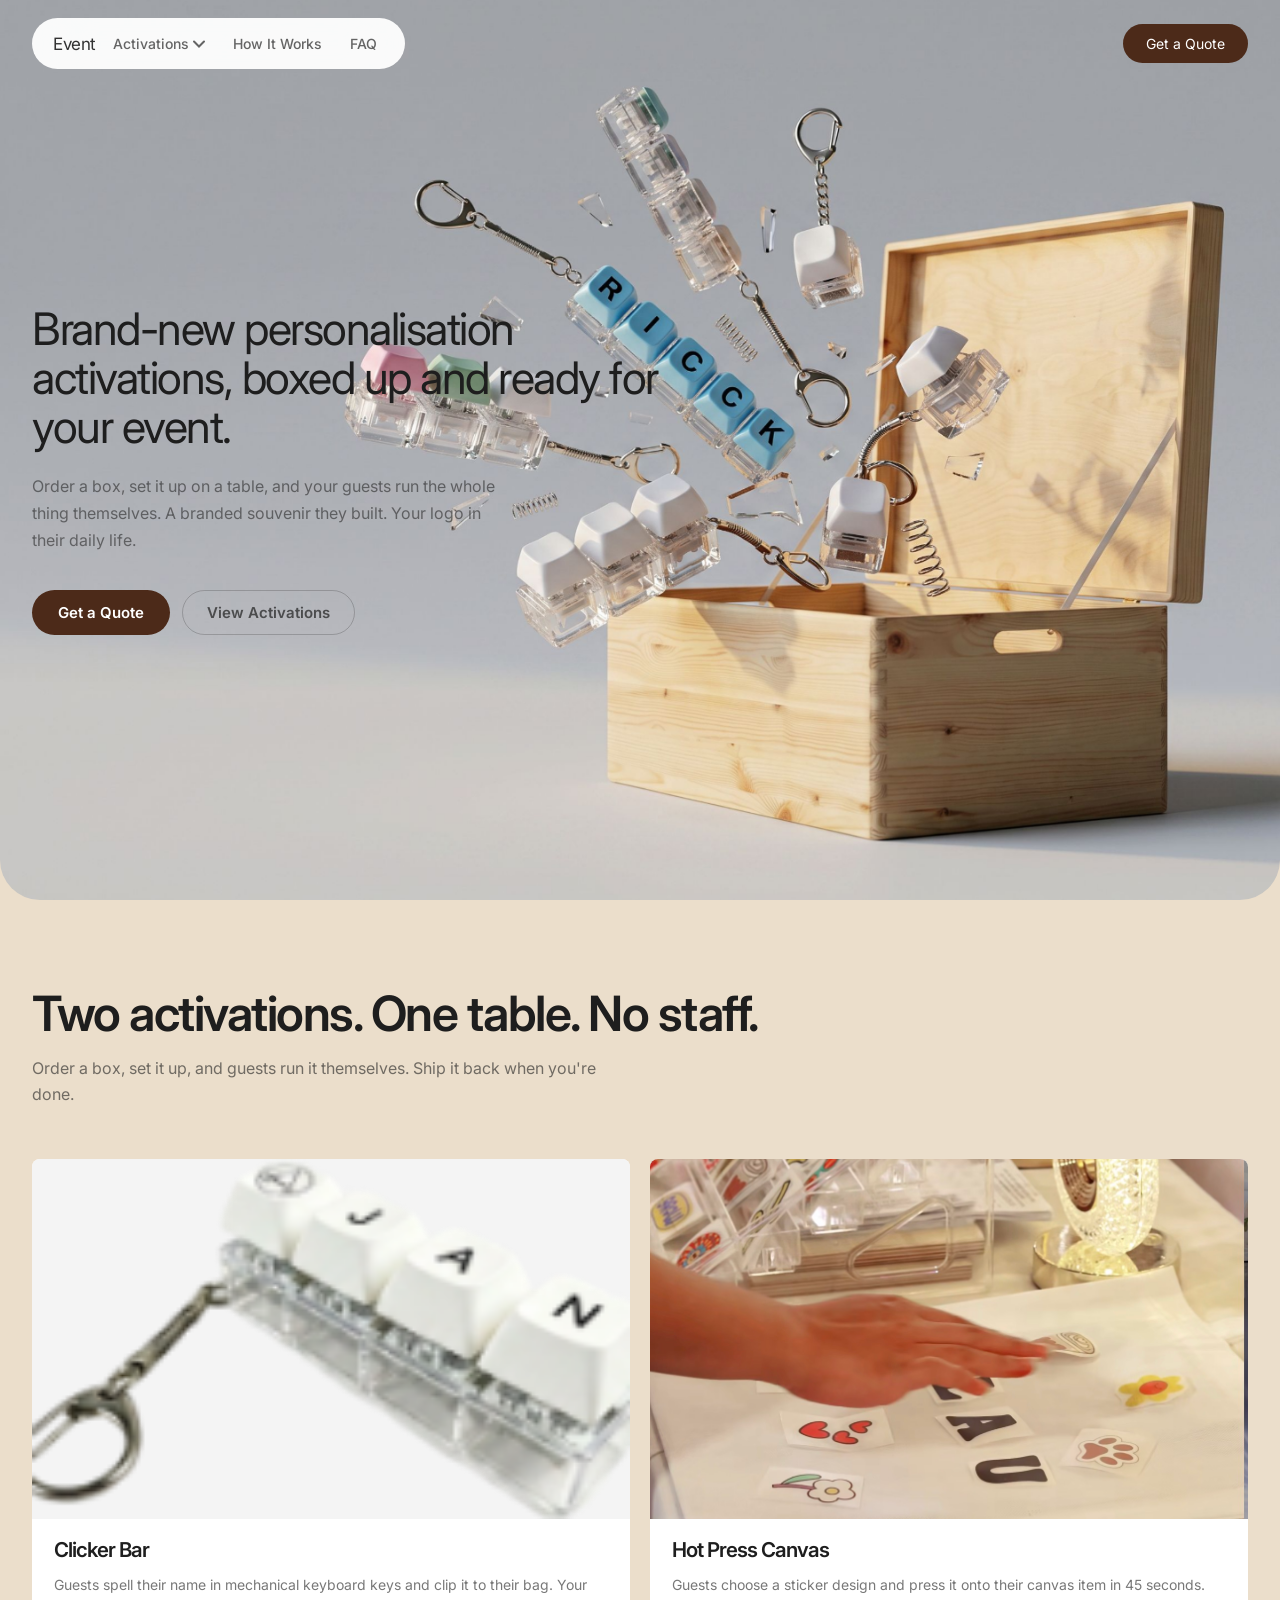
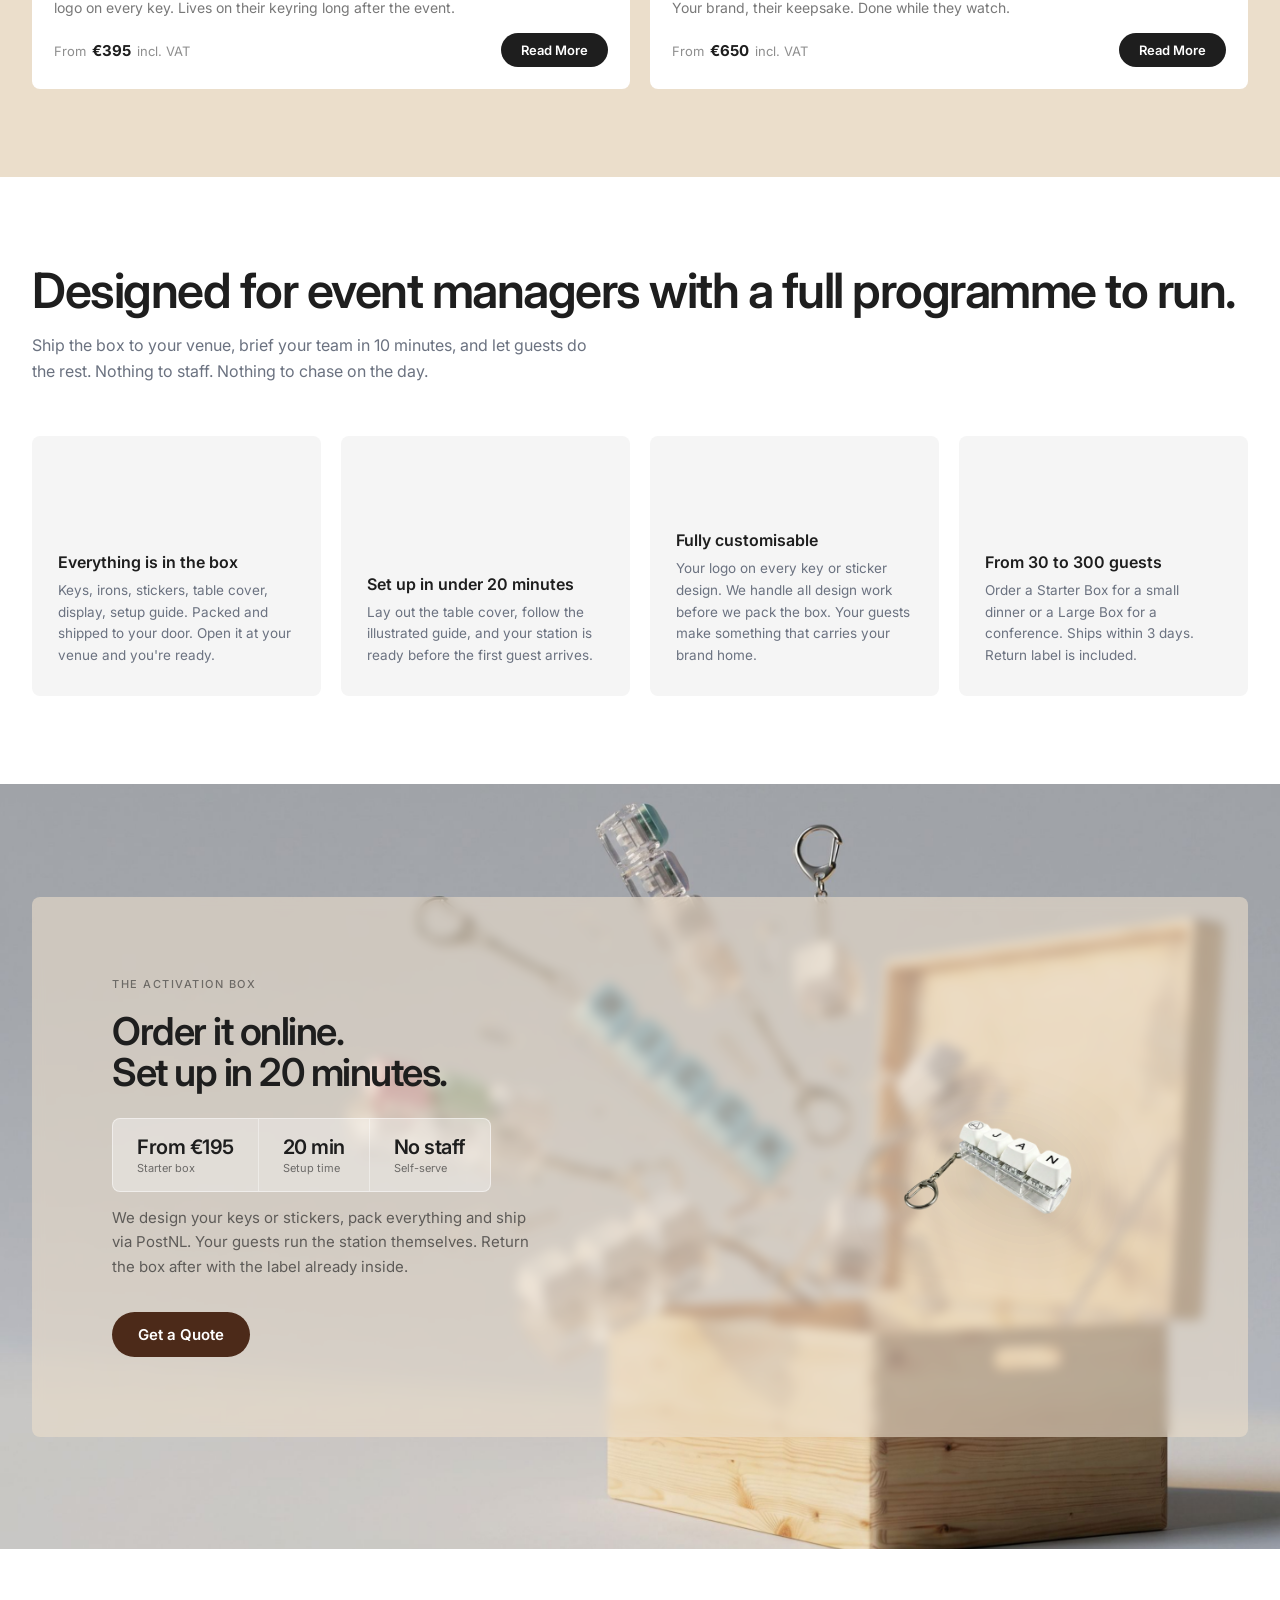
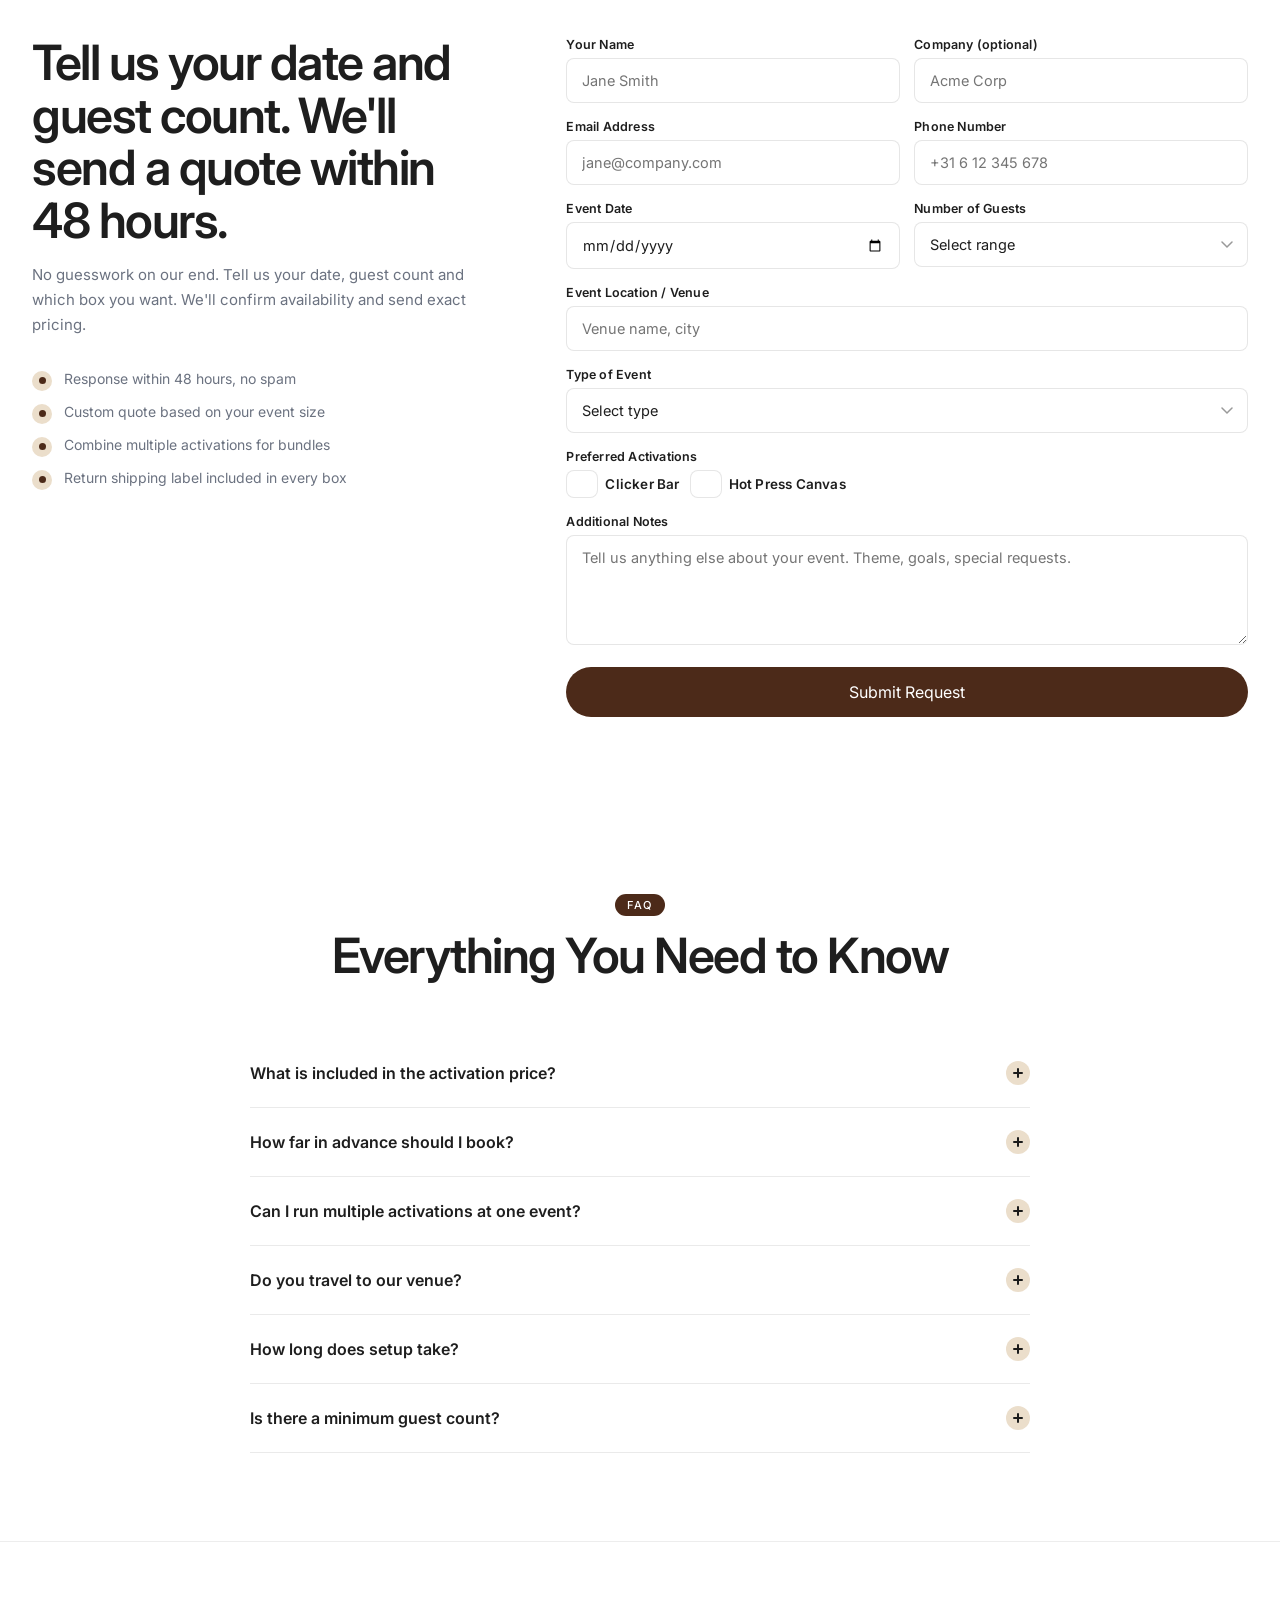
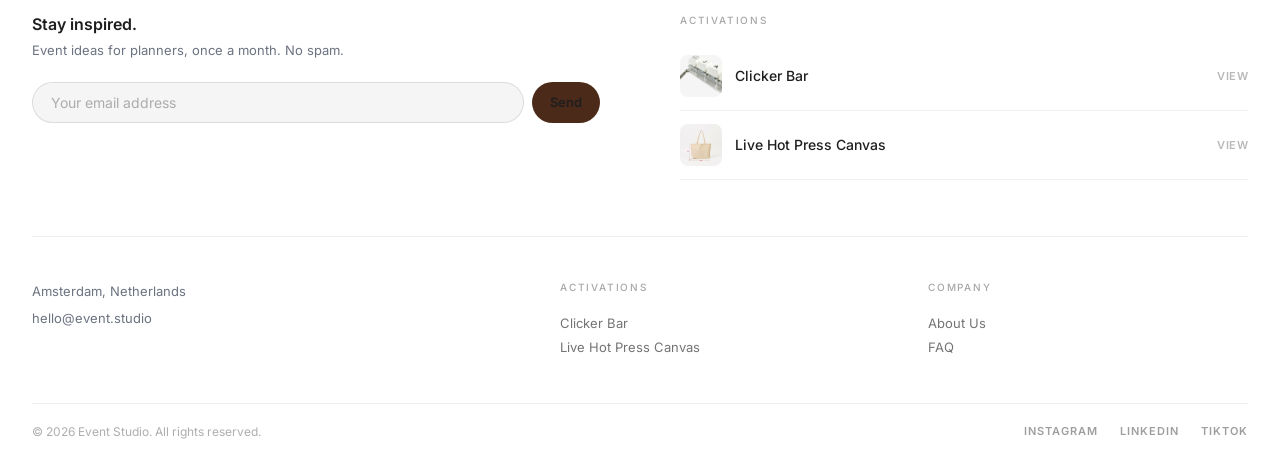
==== commit 32c1e35a: "Remove catalog page and all references to it across every page Co-Authored-By: Claude Sonnet 4.6 <no" ====
--- a/index.html
+++ b/index.html
@@ -379,7 +379,7 @@
           </div>
         </div>
       </div>
-      <a href="catalog.html" class="nav-link">Catalog</a>
+      
       <a href="pricing.html" class="nav-link">How It Works</a>
       <a href="#faq" class="nav-link">FAQ</a>
     </div>
@@ -406,9 +406,9 @@
     </a>
   </div>
   <div class="mob-nav-links">
-    <a href="catalog.html" class="mob-nav-text">Catalog</a>
+    
     <a href="pricing.html" class="mob-nav-text">How It Works</a>
-    <a href="#faq" class="mob-nav-text">FAQ</a>
+    <a href="index.html#faq" class="mob-nav-text">FAQ</a>
   </div>
   <a href="book.html" class="mob-quote">Get a Quote</a>
 </div>
@@ -638,7 +638,7 @@
     <div>
       <div class="foot-col-label">Company</div>
       <div class="foot-col-links">
-        <a href="catalog.html">Catalog</a>
+        
         <a href="about.html">About Us</a>
         <a href="#faq">FAQ</a>
       </div>
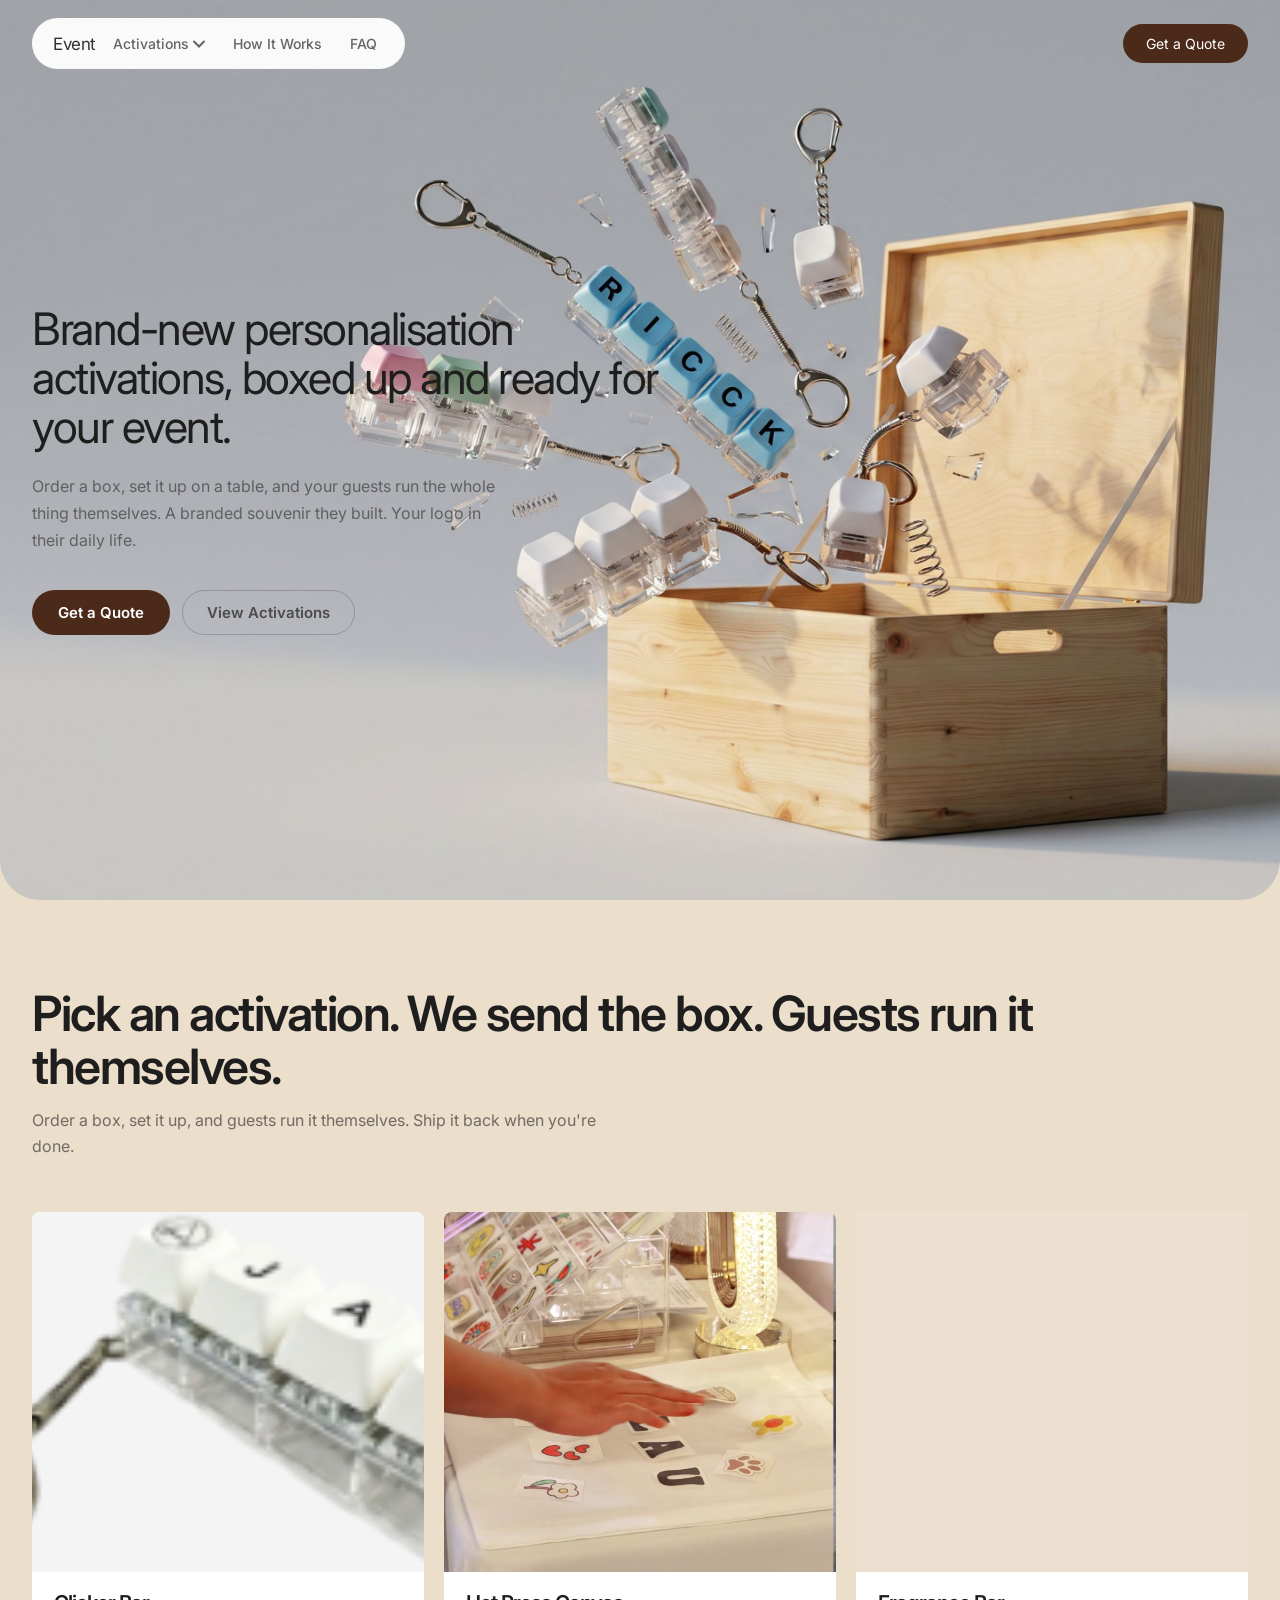
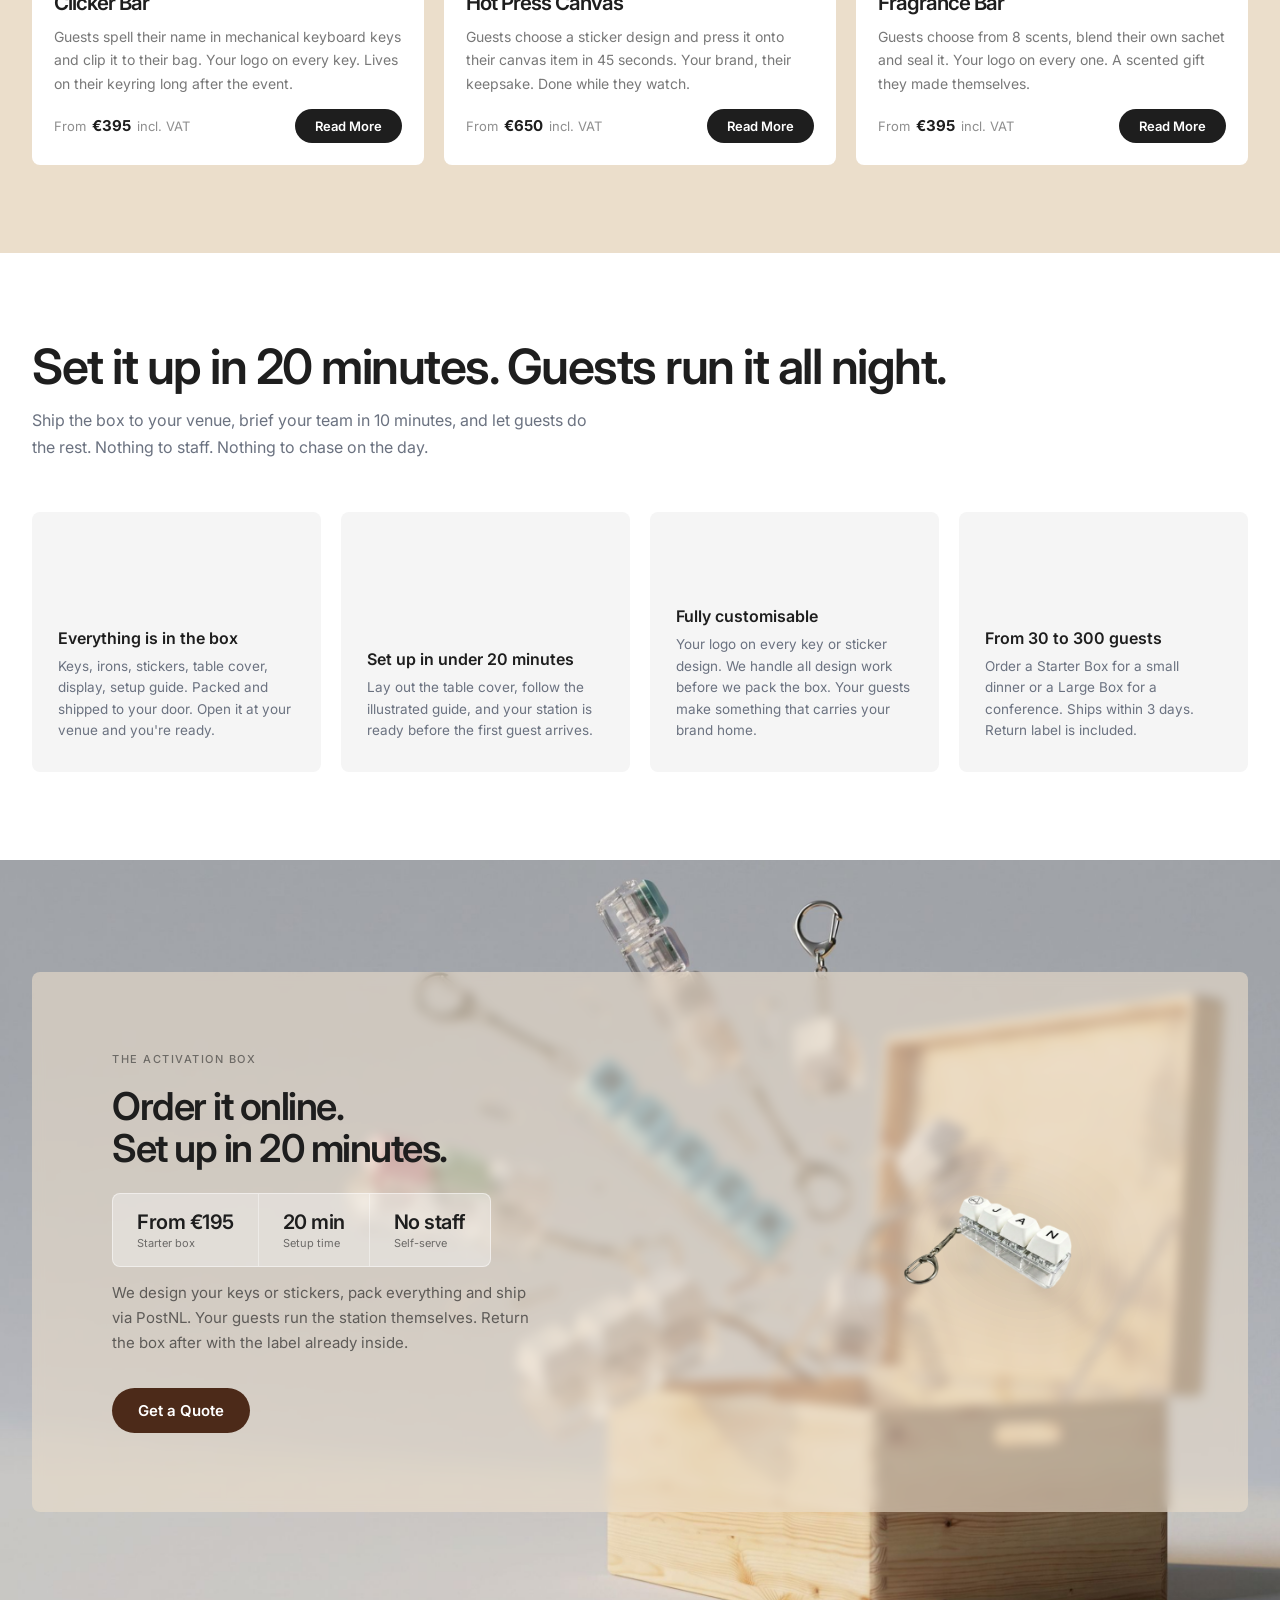
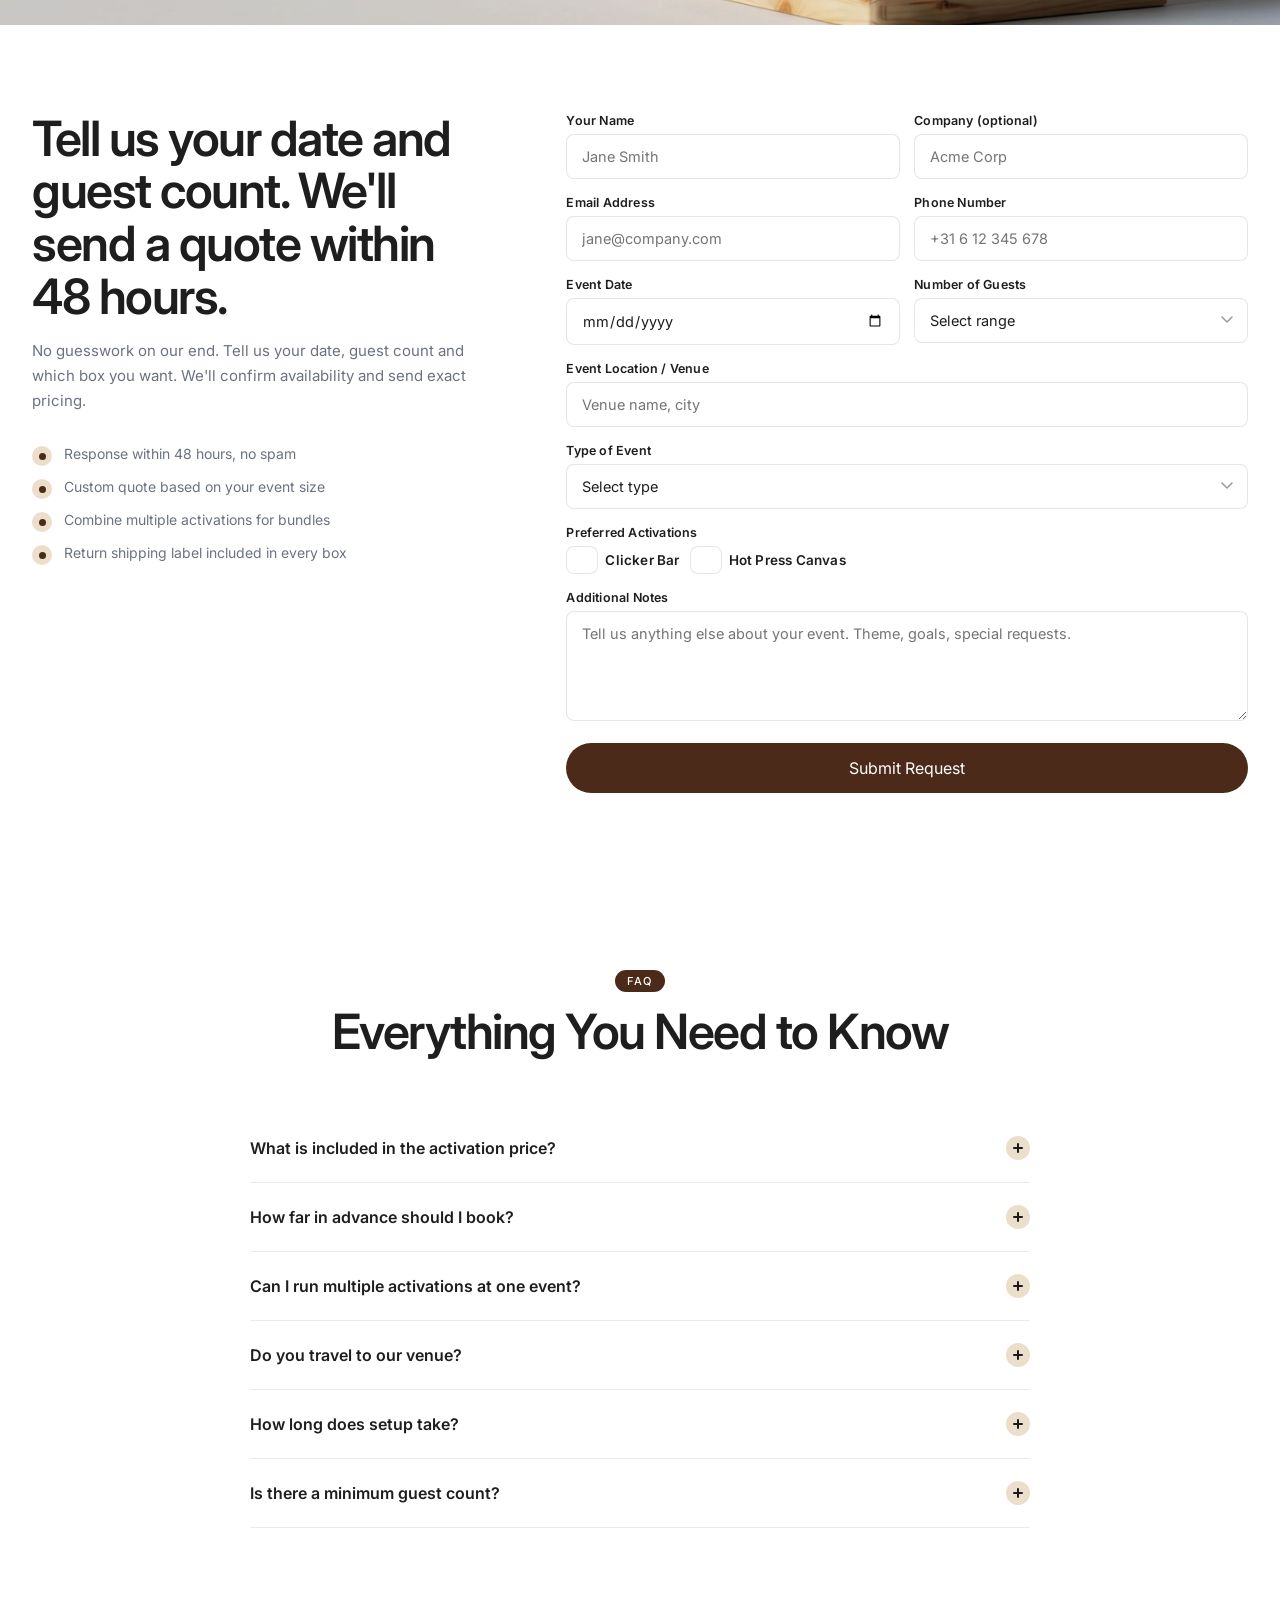
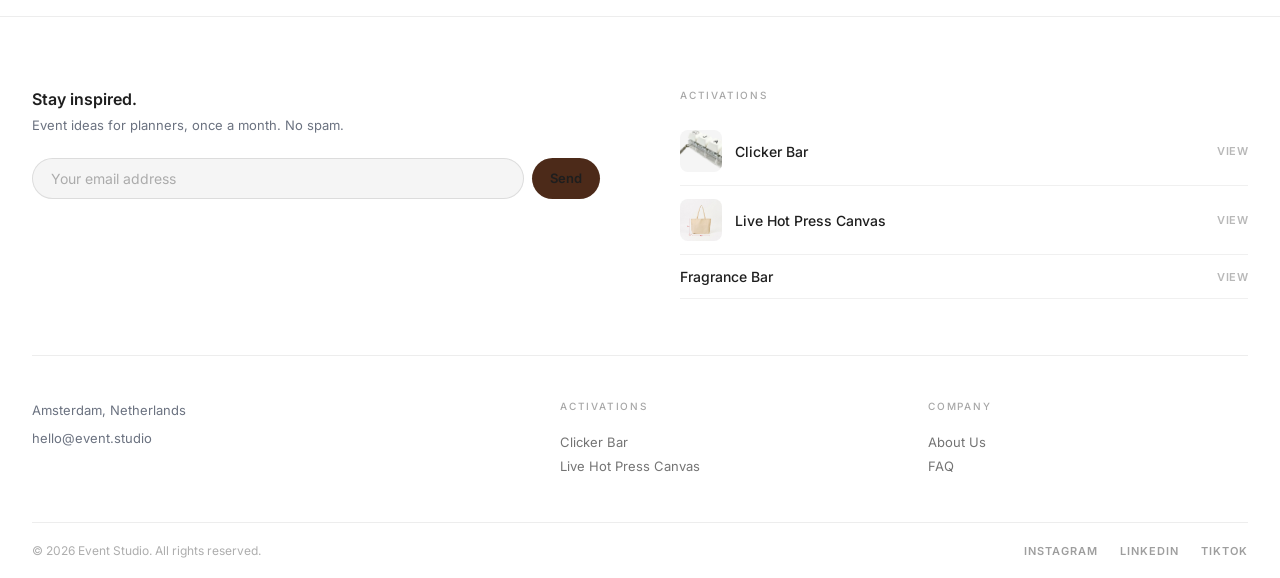
==== commit bb9922fb: "Add Fragrance Bar activation: new subpage, homepage card, nav and footer updated across all pages - " ====
--- a/index.html
+++ b/index.html
@@ -83,7 +83,7 @@
 
     .cards-grid {
       display: grid;
-      grid-template-columns: repeat(2, 1fr);
+      grid-template-columns: repeat(3, 1fr);
       gap: 20px;
     }
     .act-card {
@@ -375,7 +375,7 @@
         <div class="nav-dropdown">
           <div class="nav-dropdown-menu">
             <a href="clicker-bar.html">Clicker Bar</a>
-            <a href="live-hot-press.html">Live Hot Press Canvas</a>
+            <a href="live-hot-press.html">Live Hot Press Canvas</a><a href="fragrance-bar.html">Fragrance Bar</a>
           </div>
         </div>
       </div>
@@ -404,6 +404,7 @@
       <div class="mob-item-img"><img src="images/hot-03-tote-bag.png" alt="Live Hot Press Canvas"></div>
       <div class="mob-item-info"><span class="mob-item-cat">Activation</span><span class="mob-item-name">Live Hot Press Canvas</span></div>
     </a>
+    <a href="fragrance-bar.html" class="mob-item"><div class="mob-item-img" style="background:#ede0d0;"></div><div class="mob-item-info"><span class="mob-item-cat">Activation</span><span class="mob-item-name">Fragrance Bar</span></div></a>
   </div>
   <div class="mob-nav-links">
     
@@ -429,7 +430,7 @@
 <section class="sec-act" id="activations">
   <div class="sec-inner">
     <div class="sec-hdr reveal">
-      <h2 class="sec-h2">Two activations. One table. No staff.</h2>
+      <h2 class="sec-h2">Pick an activation. We send the box. Guests run it themselves.</h2>
       <p class="sec-sub">Order a box, set it up, and guests run it themselves. Ship it back when you're done.</p>
     </div>
     <div class="cards-grid">
@@ -461,6 +462,18 @@
           </div>
         </div>
       </a>
+      <a href="fragrance-bar.html" class="act-card reveal">
+        <div class="act-card-img-wrap" style="background:#ede0d0;">
+        </div>
+        <div class="act-card-body">
+          <h3>Fragrance Bar</h3>
+          <p class="act-card-desc">Guests choose from 8 scents, blend their own sachet and seal it. Your logo on every one. A scented gift they made themselves.</p>
+          <div class="act-card-foot">
+            <div class="act-price-from">From <strong>€395</strong> incl. VAT</div>
+            <span class="btn-act">Read More</span>
+          </div>
+        </div>
+      </a>
     </div>
   </div>
 </section>
@@ -468,7 +481,7 @@
 <section class="sec-why">
   <div class="sec-inner">
     <div class="sec-hdr reveal">
-      <h2 class="sec-h2">Designed for event managers with a full programme to run.</h2>
+      <h2 class="sec-h2">Set it up in 20 minutes. Guests run it all night.</h2>
       <p class="sec-sub">Ship the box to your venue, brief your team in 10 minutes, and let guests do the rest. Nothing to staff. Nothing to chase on the day.</p>
     </div>
     <div class="why-grid">
@@ -623,6 +636,7 @@
       <ul class="foot-act-list">
         <li><a href="clicker-bar.html"><div class="foot-act-left"><img src="images/img-card-clicker.png" alt="Clicker Bar" class="foot-act-thumb">Clicker Bar</div><span class="foot-act-arrow">VIEW</span></a></li>
         <li><a href="live-hot-press.html"><div class="foot-act-left"><img src="images/hot-03-tote-bag.png" alt="Live Hot Press Canvas" class="foot-act-thumb">Live Hot Press Canvas</div><span class="foot-act-arrow">VIEW</span></a></li>
+        <li><a href="fragrance-bar.html"><div class="foot-act-left">Fragrance Bar</div><span class="foot-act-arrow">VIEW</span></a></li>
       </ul>
     </div>
   </div>
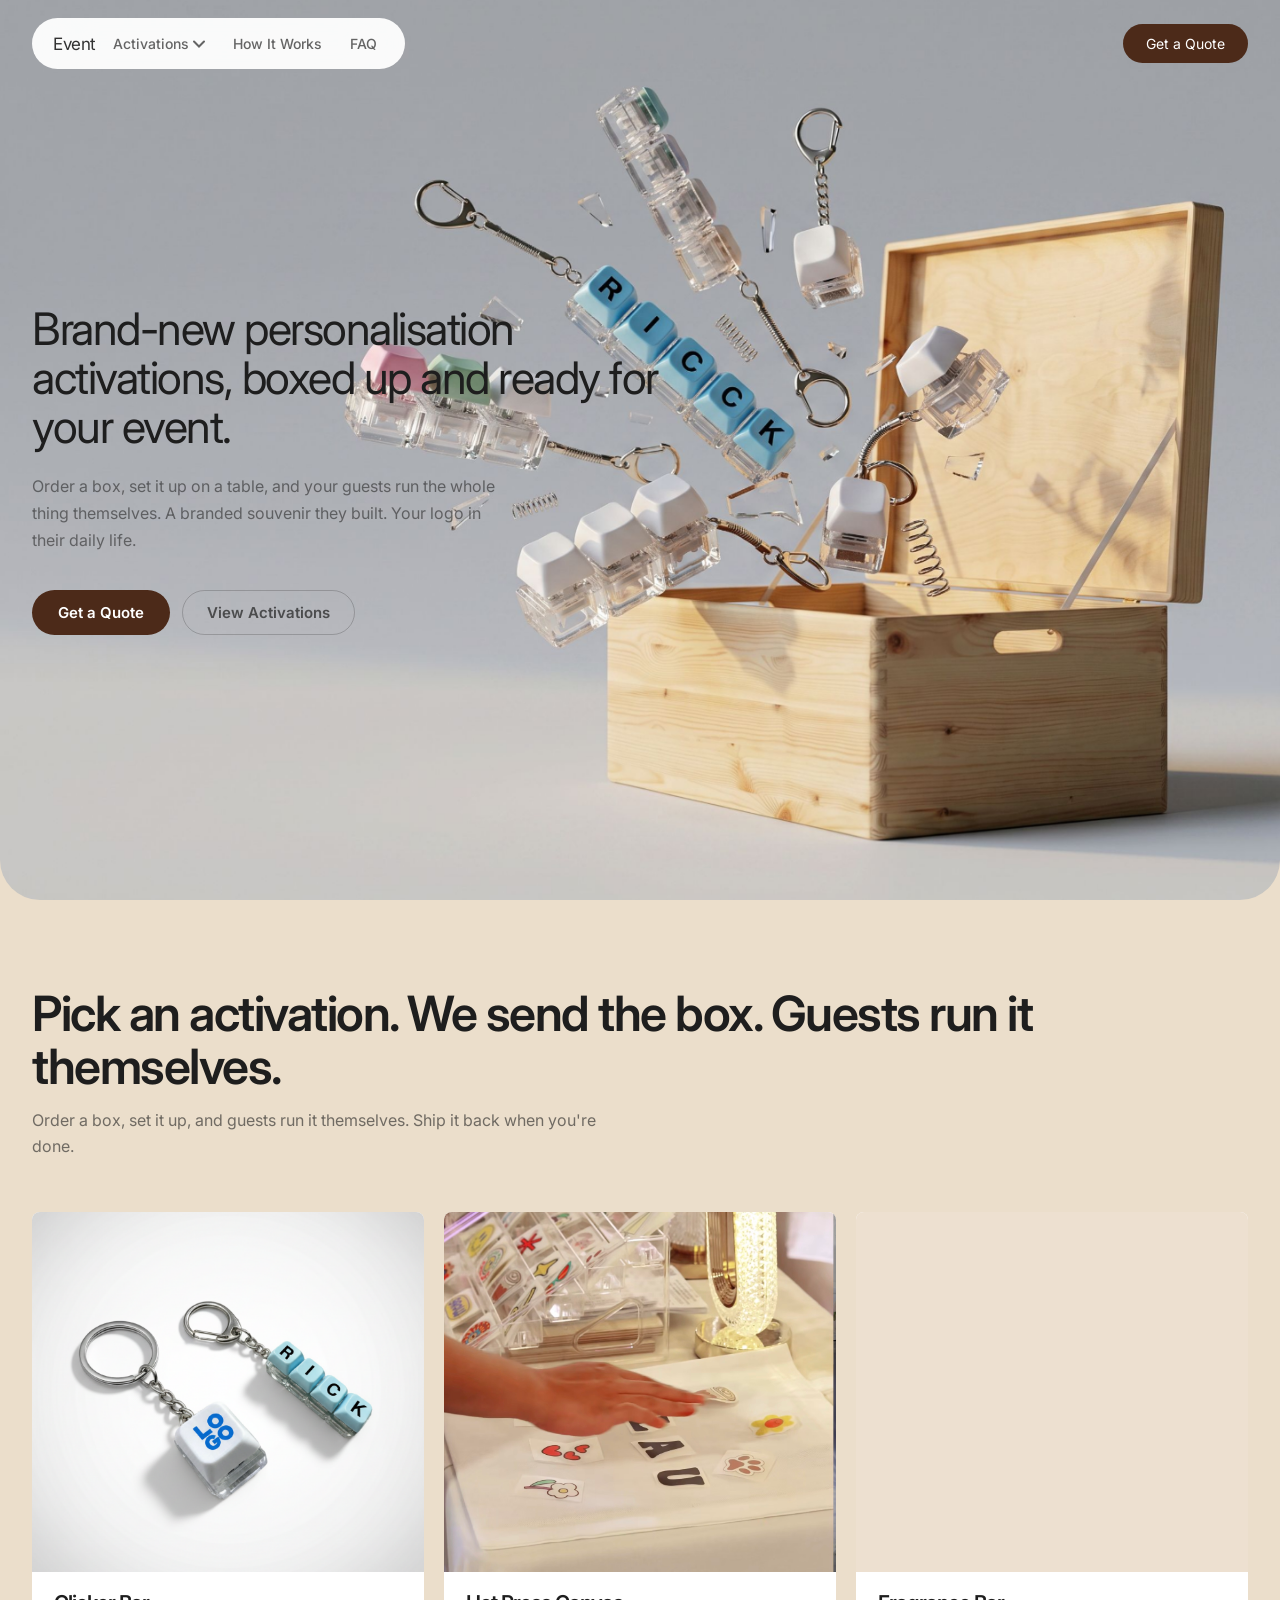
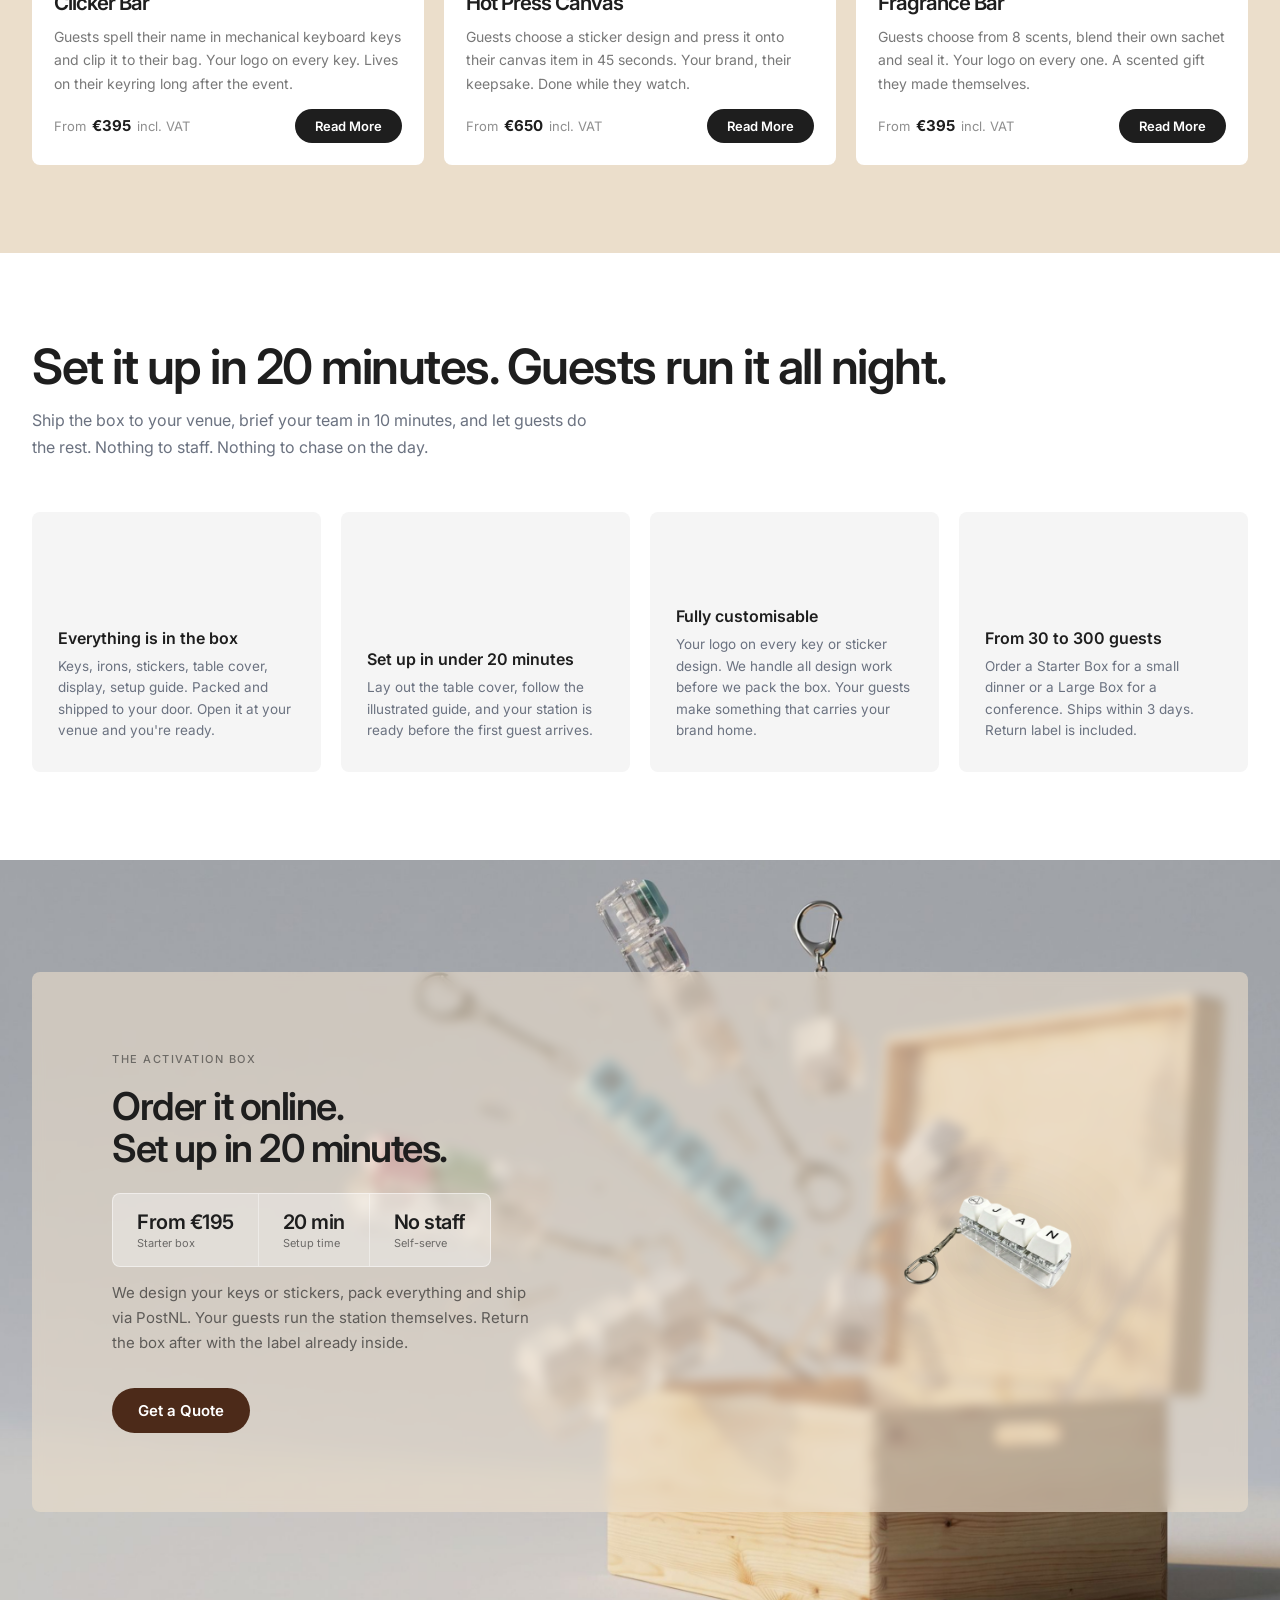
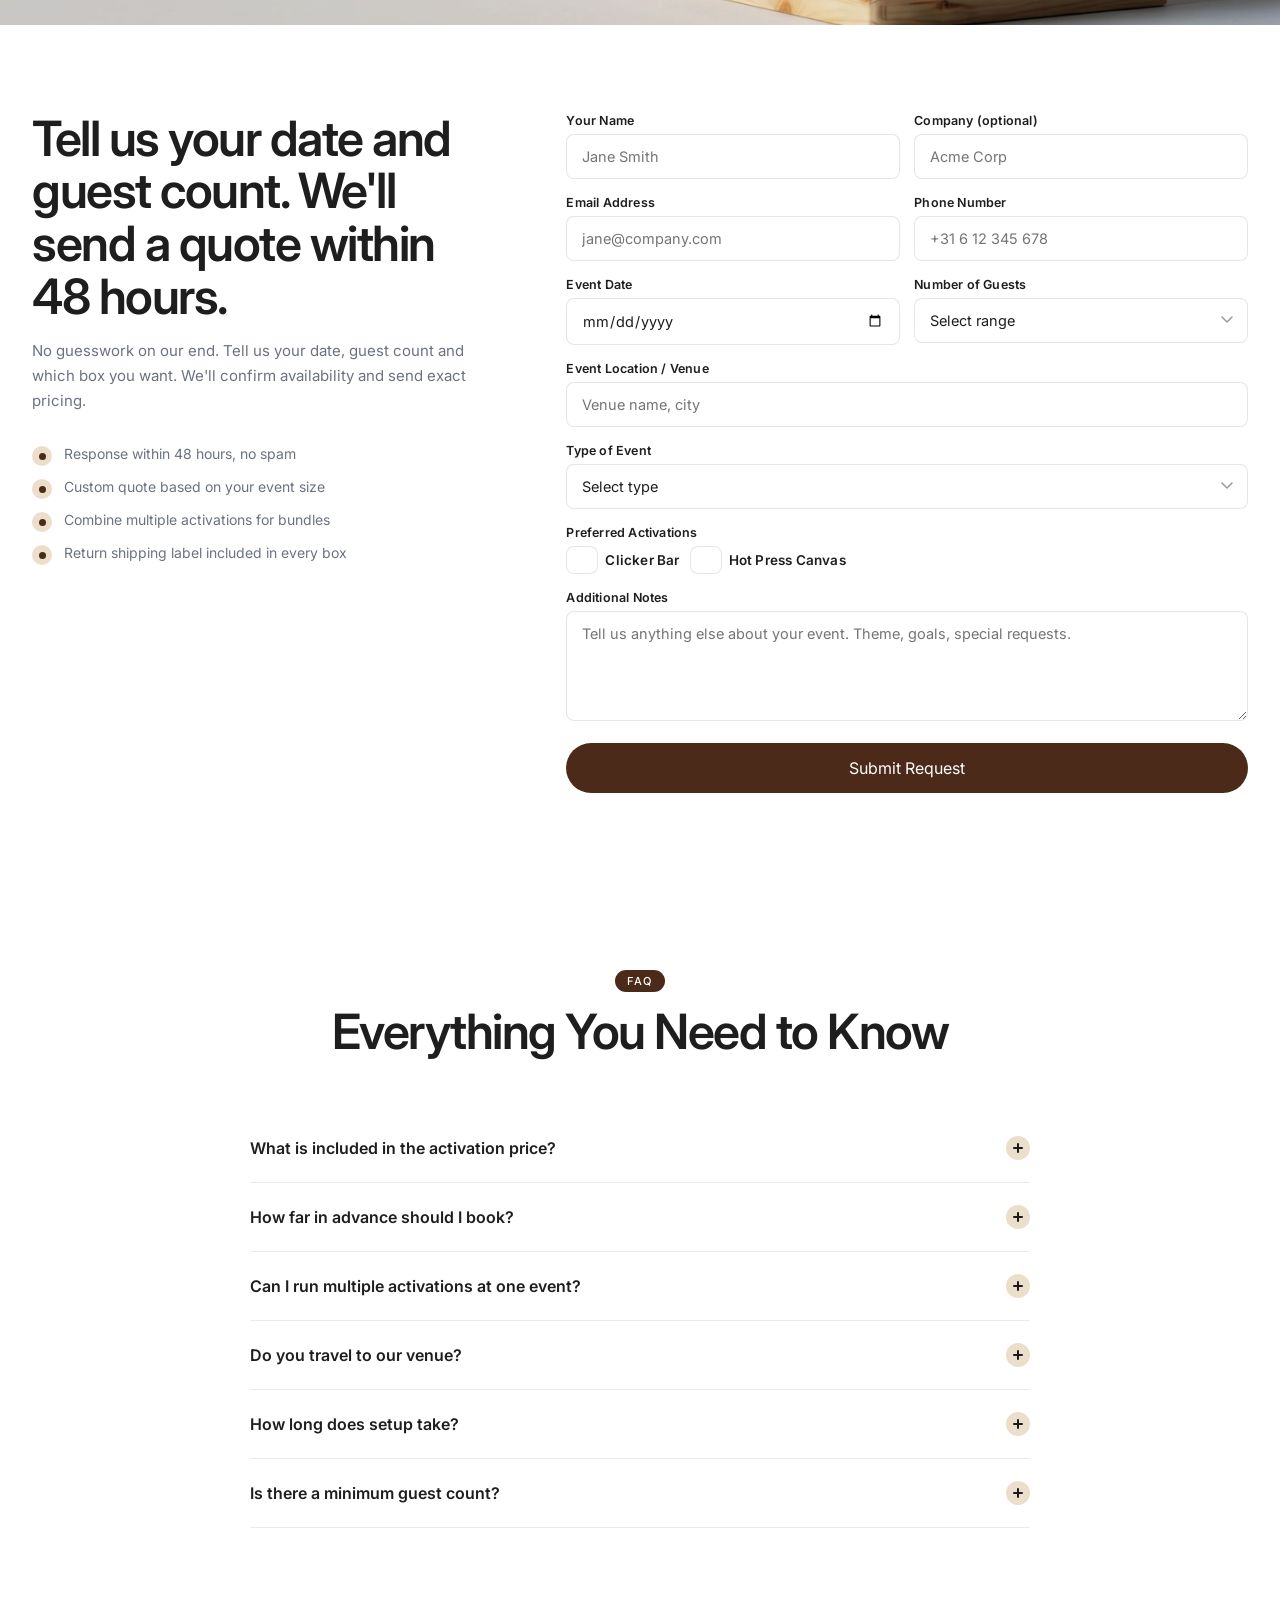
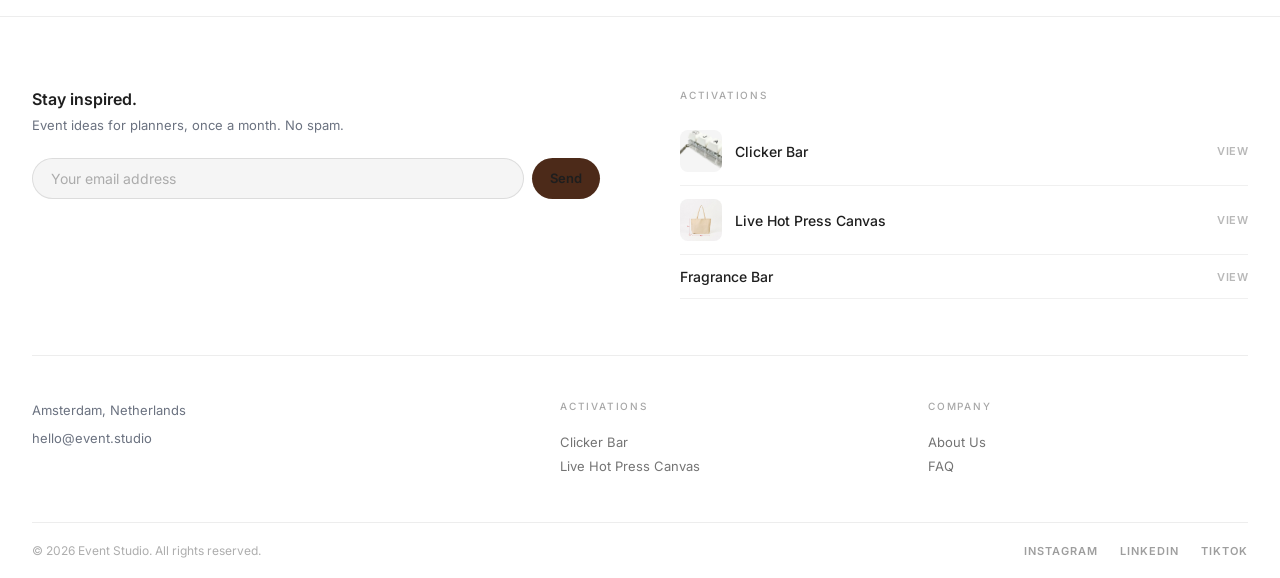
==== commit 36c5299c: "Use new product photo for Clicker Bar homepage card and subpage hero Co-Authored-By: Claude Sonnet 4" ====
--- a/index.html
+++ b/index.html
@@ -436,7 +436,7 @@
     <div class="cards-grid">
       <a href="clicker-bar.html" class="act-card reveal">
         <div class="act-card-img-wrap">
-          <img src="images/img-card-clicker.png" alt="Clicker Bar keyboard keychain">
+          <img src="images/img-clicker-hero.png" alt="Clicker Bar keyboard keychain">
         </div>
         <div class="act-card-body">
           
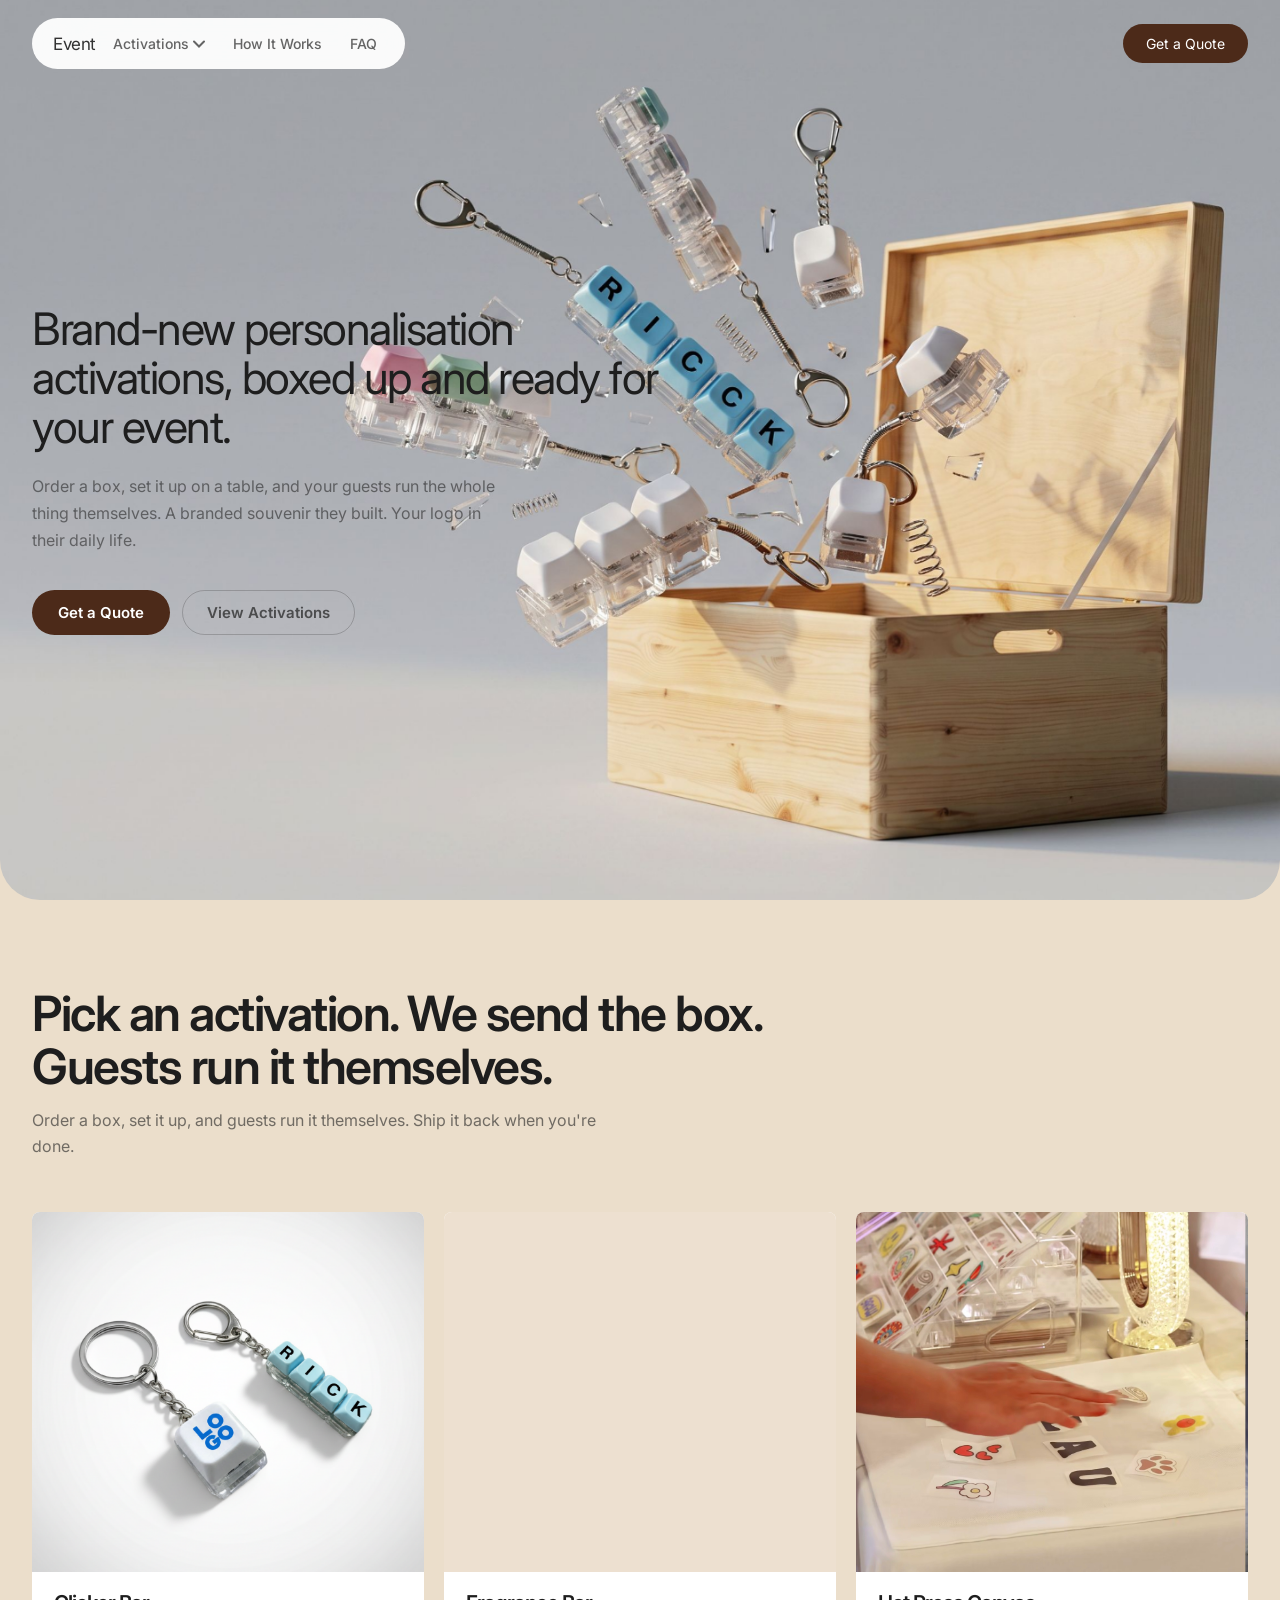
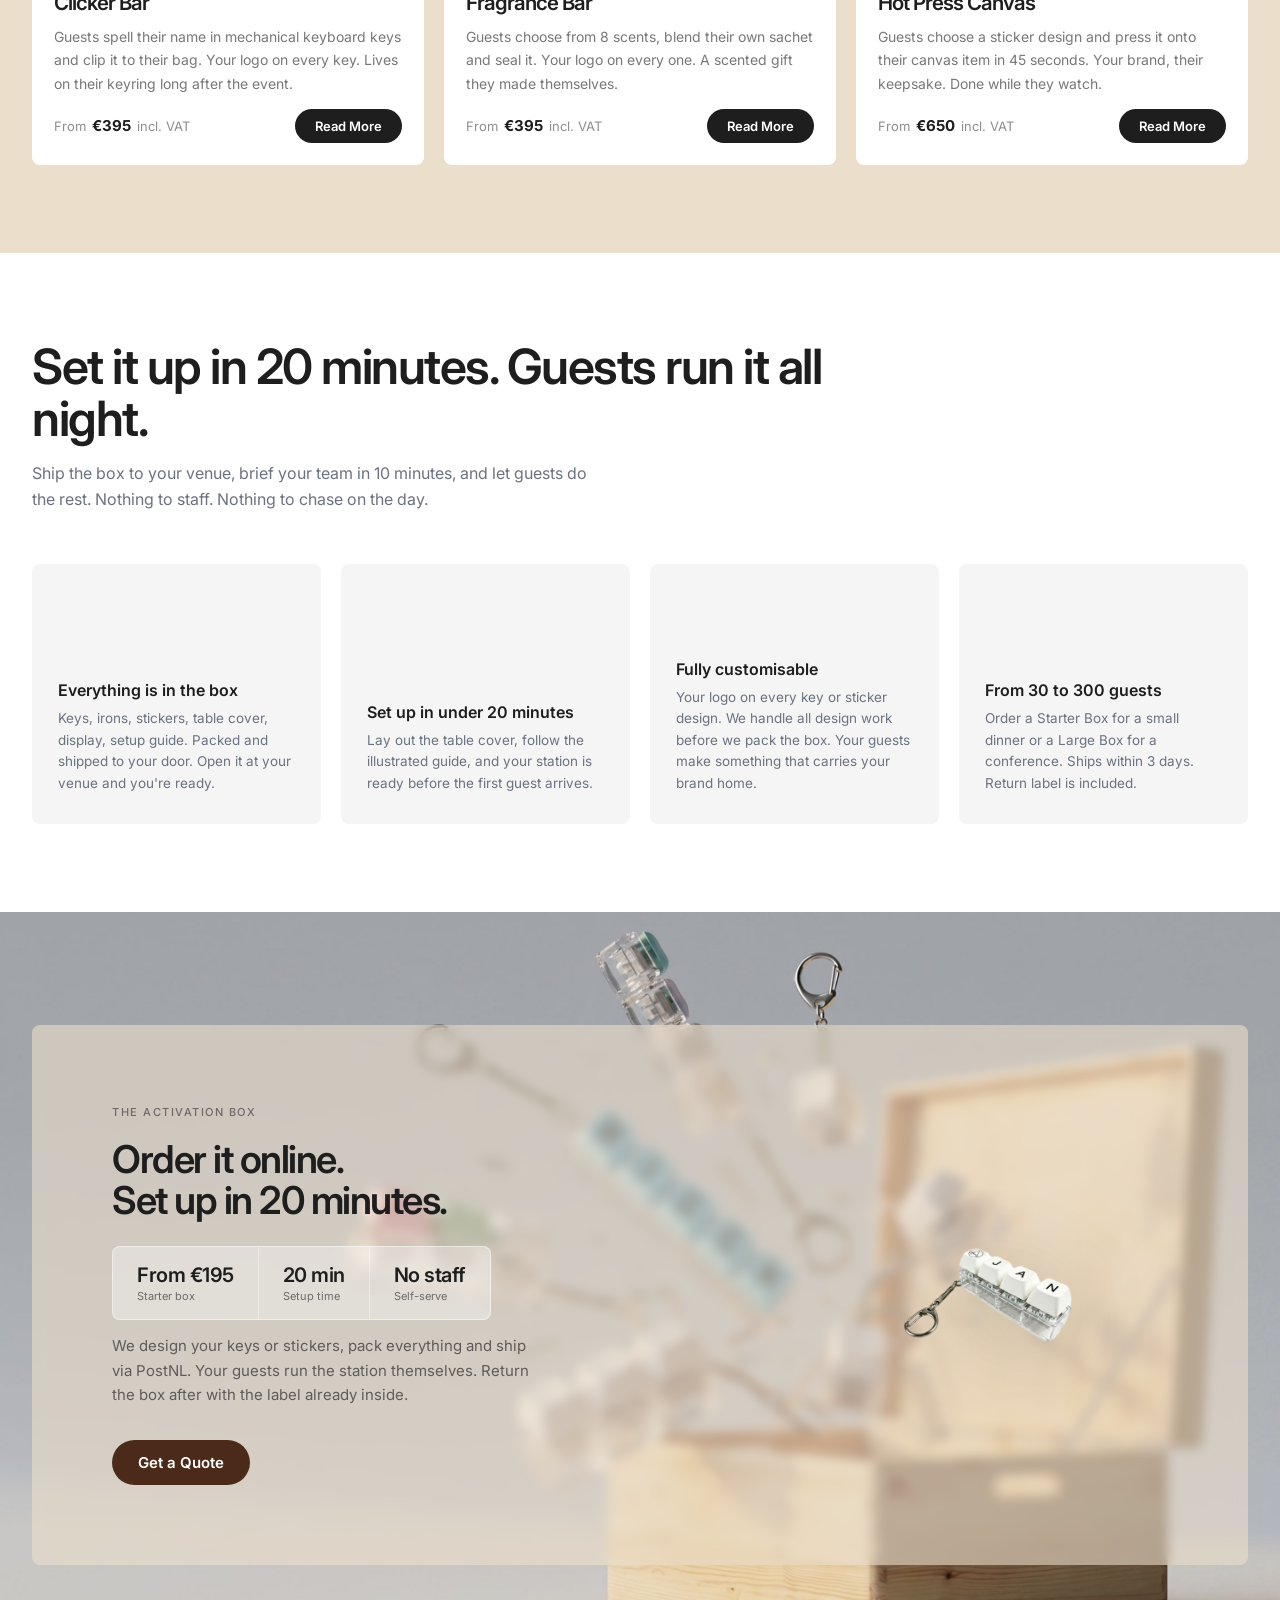
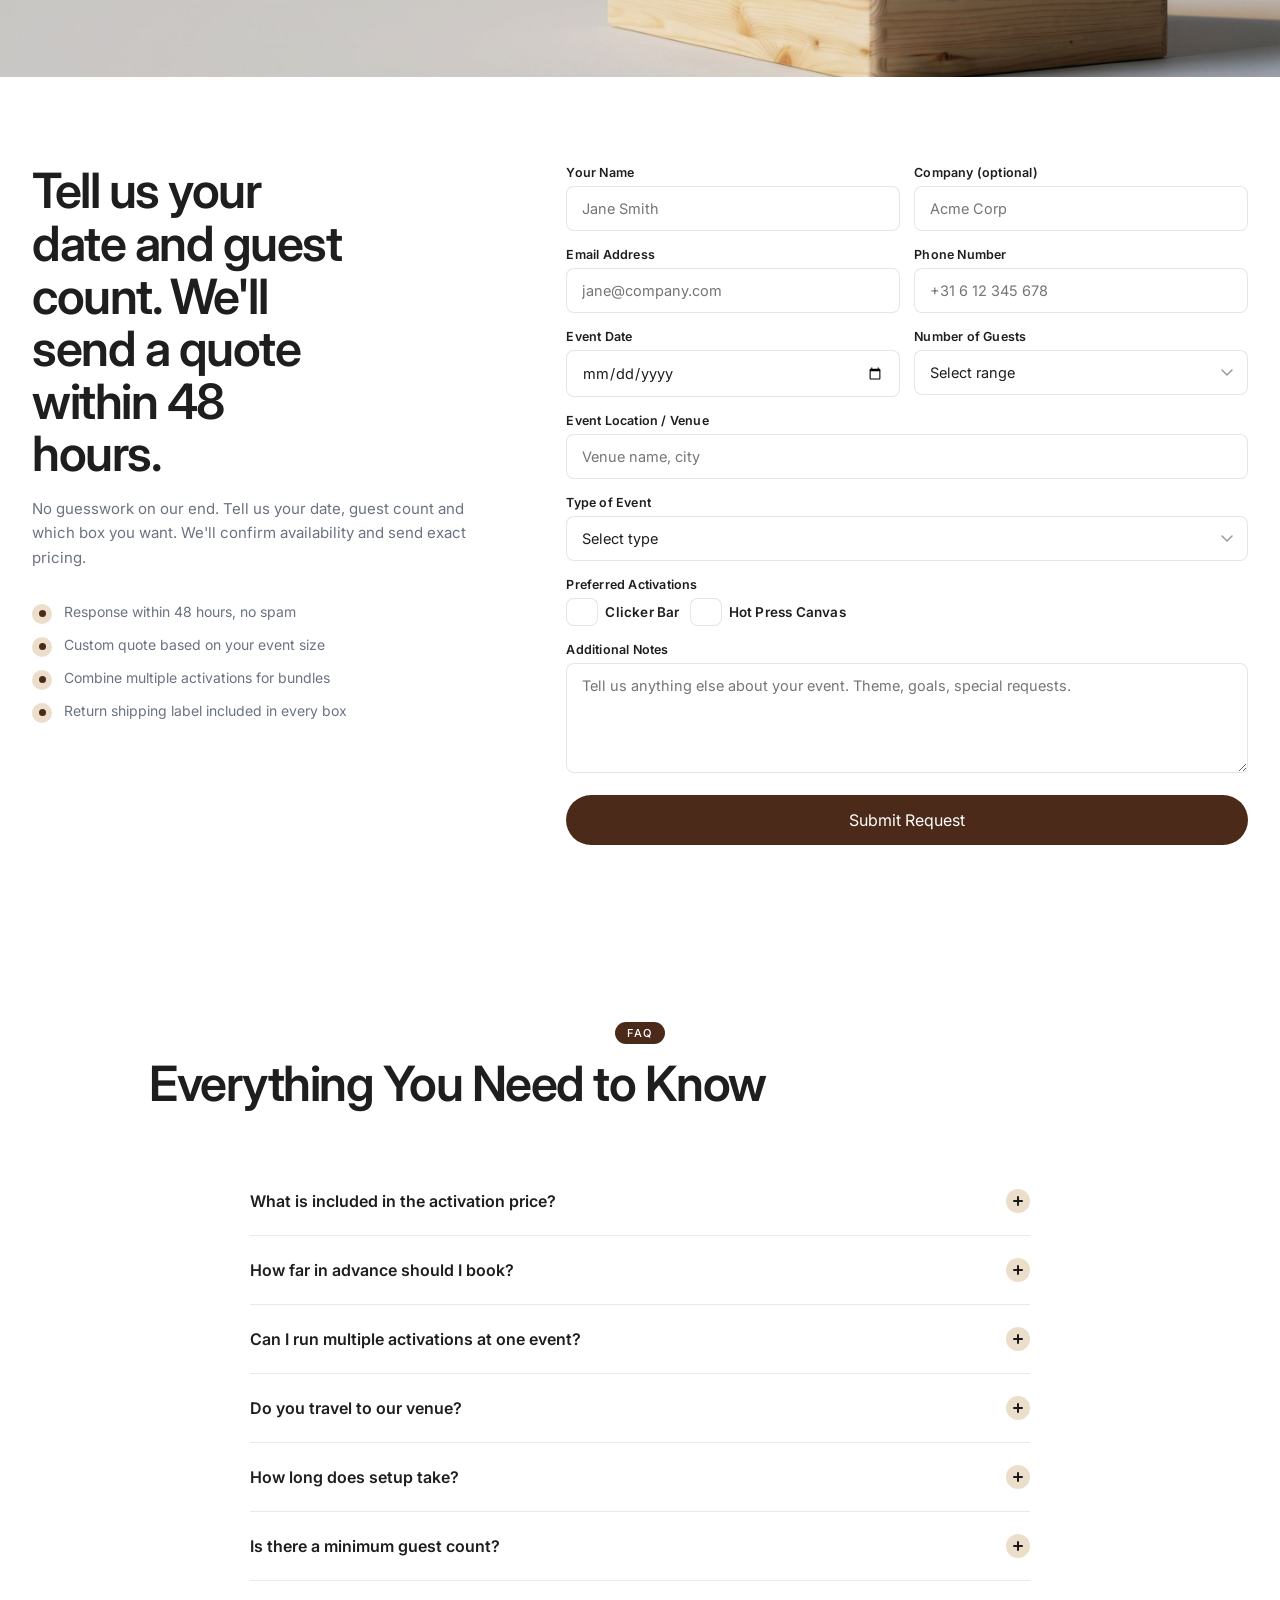
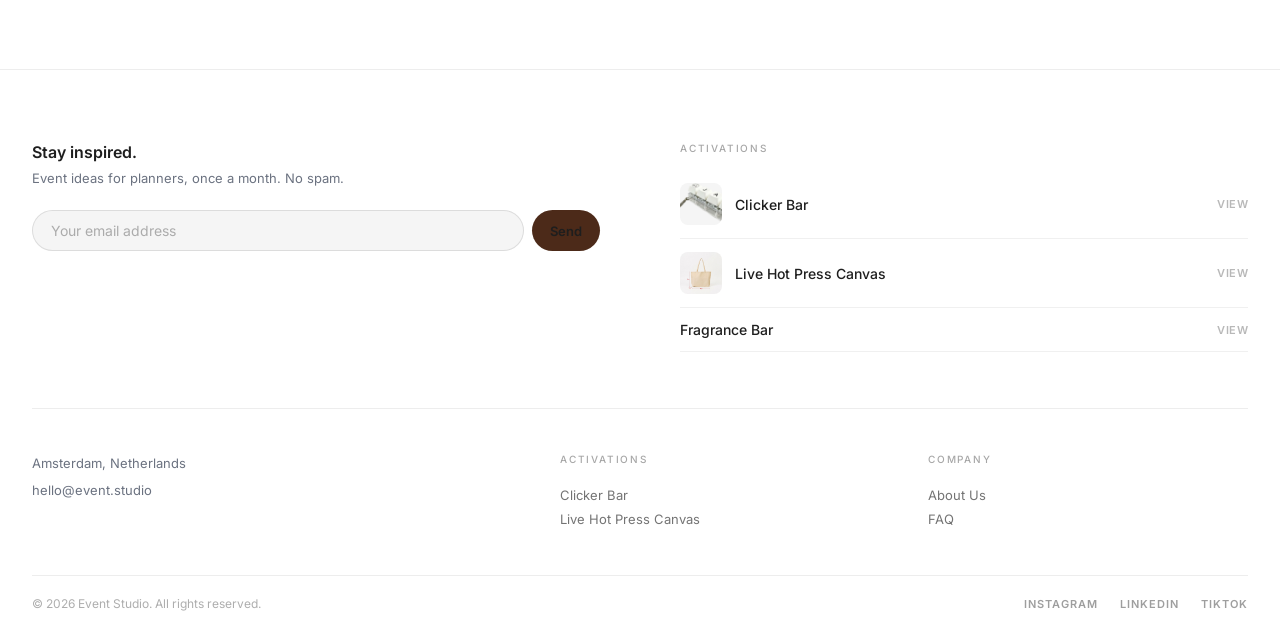
==== commit 499f5413: "Reorder homepage cards, remove subpage badge pills, cap h2 width - Homepage card order: Clicker Bar " ====
--- a/index.html
+++ b/index.html
@@ -78,6 +78,7 @@
       padding: 88px var(--pad);
     }
     .sec-act .sec-h2 { color: var(--char); }
+    .sec-h2 { max-width: 70%; }
     .sec-act .sec-sub { color: rgba(30,30,30,0.6); }
     .sec-act .sec-badge-lime { color: rgba(30,30,30,0.5); }
 
@@ -448,6 +449,18 @@
           </div>
         </div>
       </a>
+      <a href="fragrance-bar.html" class="act-card reveal">
+        <div class="act-card-img-wrap" style="background:#ede0d0;">
+        </div>
+        <div class="act-card-body">
+          <h3>Fragrance Bar</h3>
+          <p class="act-card-desc">Guests choose from 8 scents, blend their own sachet and seal it. Your logo on every one. A scented gift they made themselves.</p>
+          <div class="act-card-foot">
+            <div class="act-price-from">From <strong>€395</strong> incl. VAT</div>
+            <span class="btn-act">Read More</span>
+          </div>
+        </div>
+      </a>
       <a href="live-hot-press.html" class="act-card reveal">
         <div class="act-card-img-wrap">
           <img src="images/hot-press-hero.jpg" alt="Hot Press Canvas activation">
@@ -458,18 +471,6 @@
           <p class="act-card-desc">Guests choose a sticker design and press it onto their canvas item in 45 seconds. Your brand, their keepsake. Done while they watch.</p>
           <div class="act-card-foot">
             <div class="act-price-from">From <strong>€650</strong> incl. VAT</div>
-            <span class="btn-act">Read More</span>
-          </div>
-        </div>
-      </a>
-      <a href="fragrance-bar.html" class="act-card reveal">
-        <div class="act-card-img-wrap" style="background:#ede0d0;">
-        </div>
-        <div class="act-card-body">
-          <h3>Fragrance Bar</h3>
-          <p class="act-card-desc">Guests choose from 8 scents, blend their own sachet and seal it. Your logo on every one. A scented gift they made themselves.</p>
-          <div class="act-card-foot">
-            <div class="act-price-from">From <strong>€395</strong> incl. VAT</div>
             <span class="btn-act">Read More</span>
           </div>
         </div>
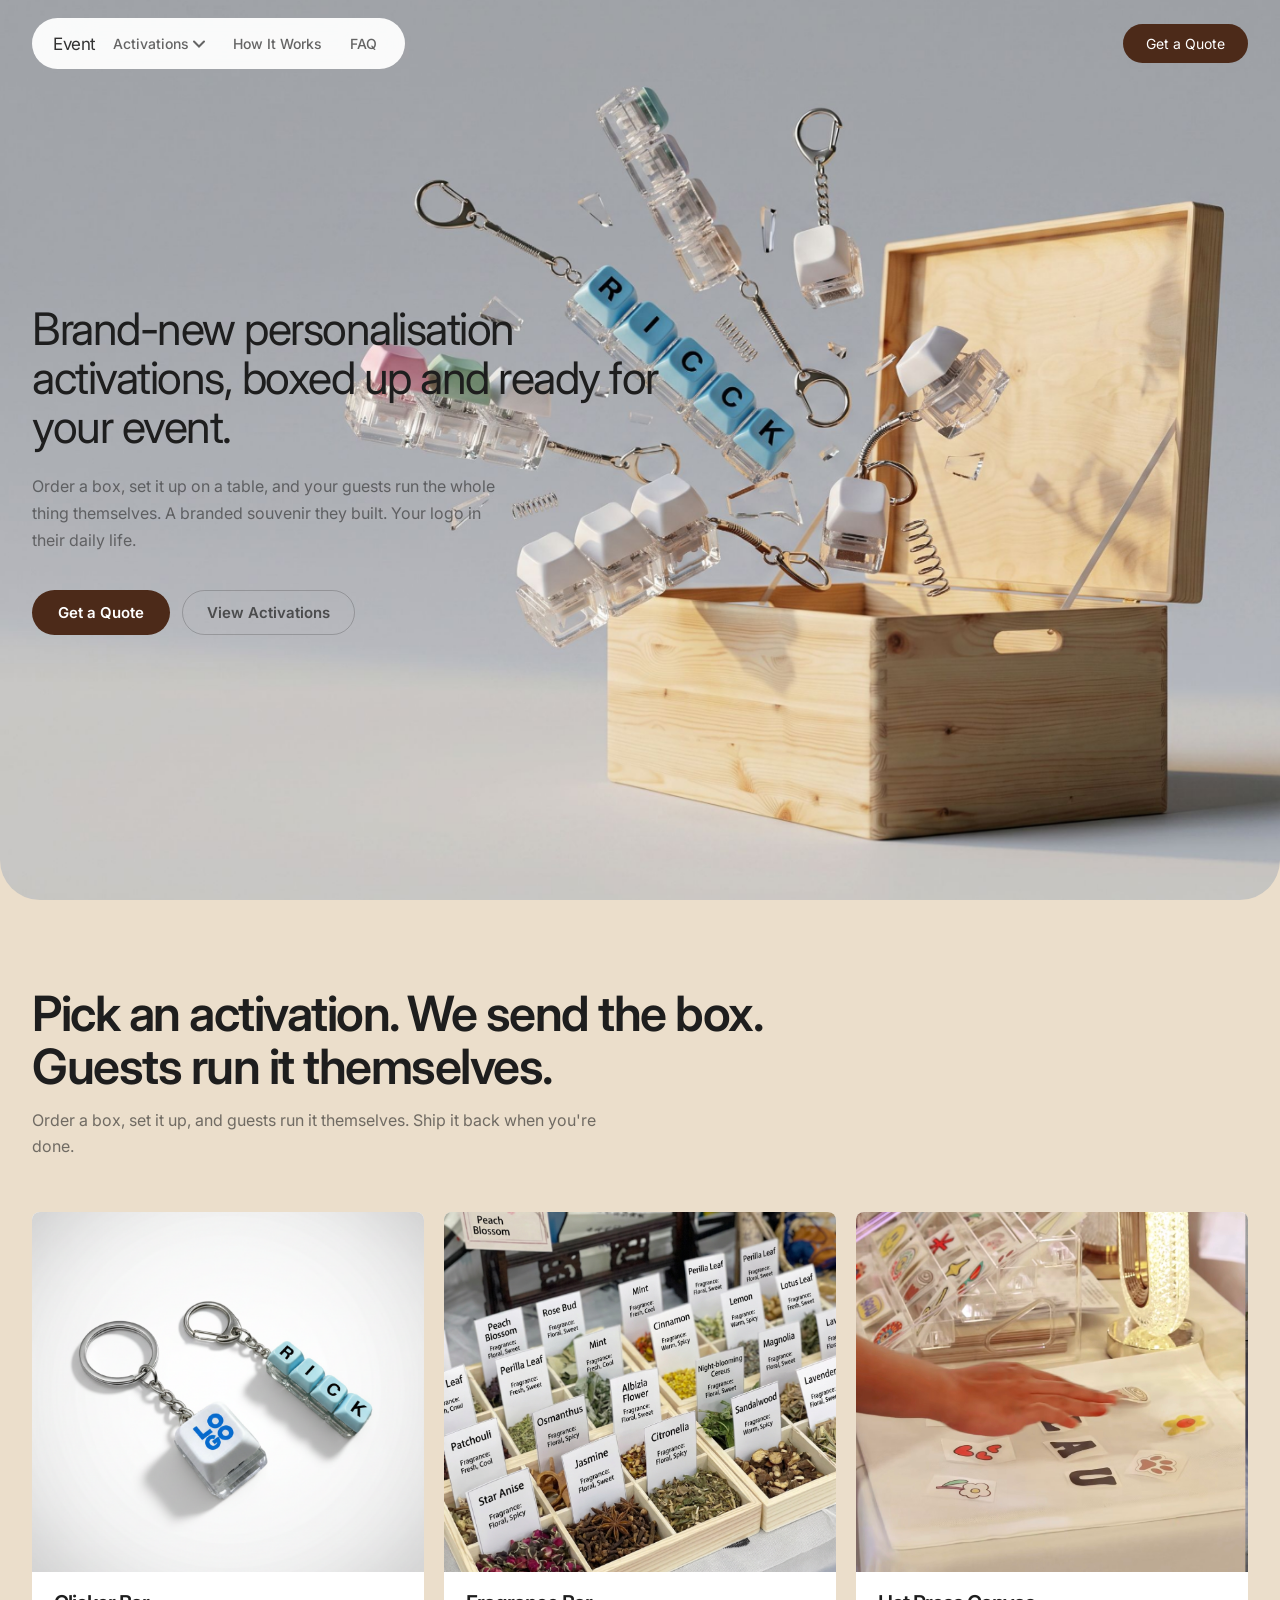
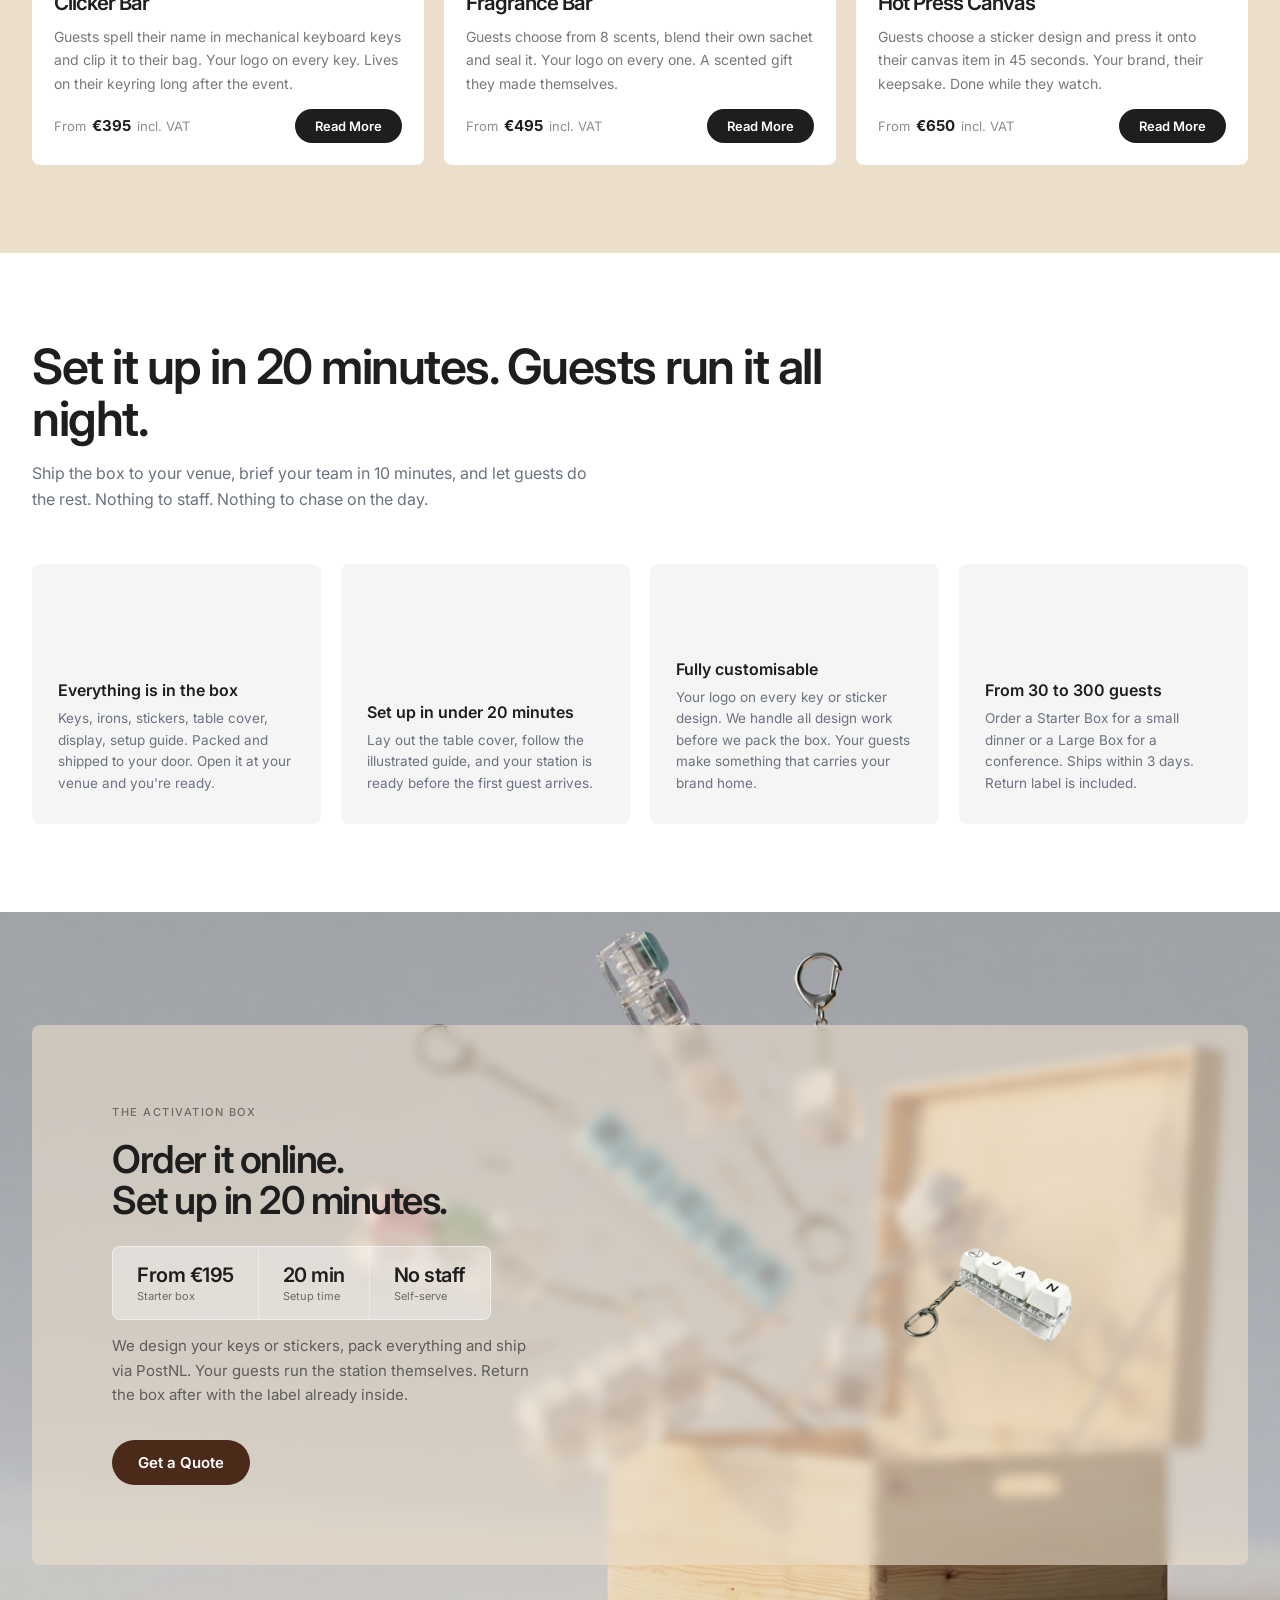
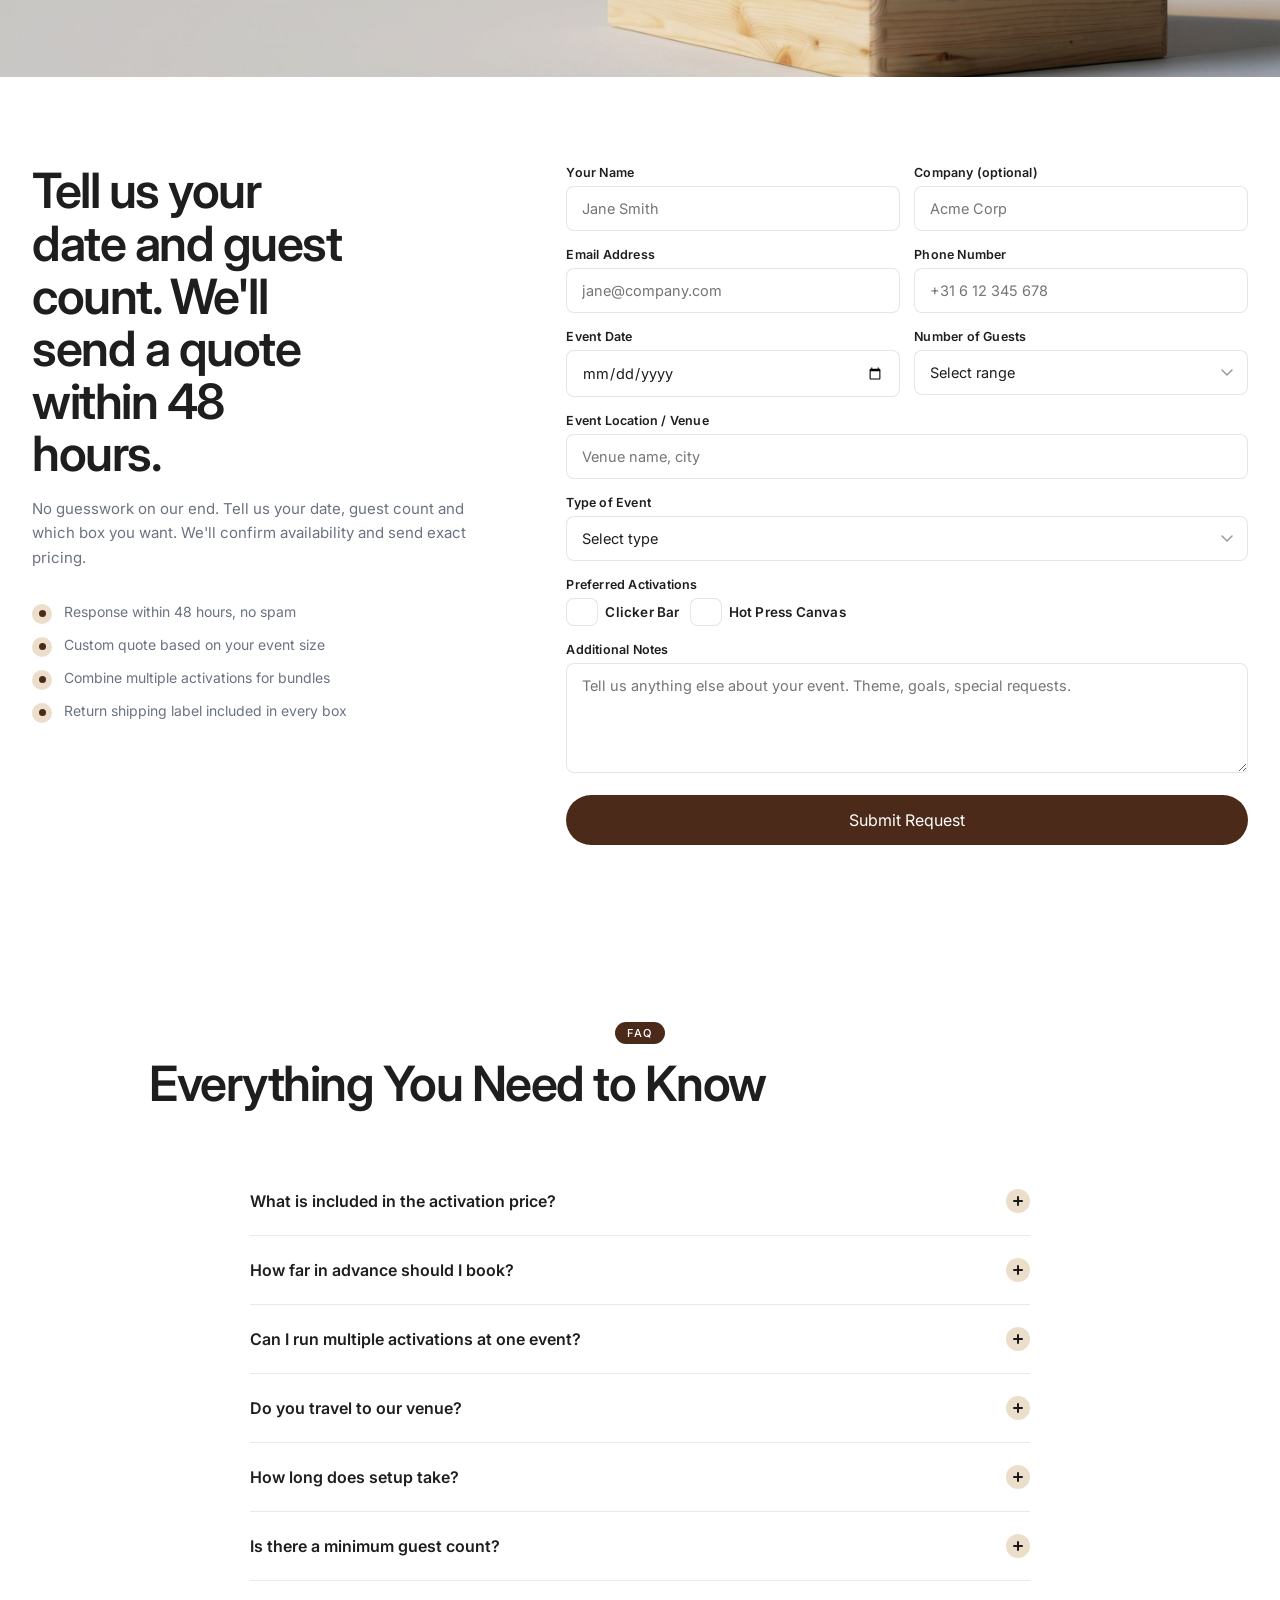
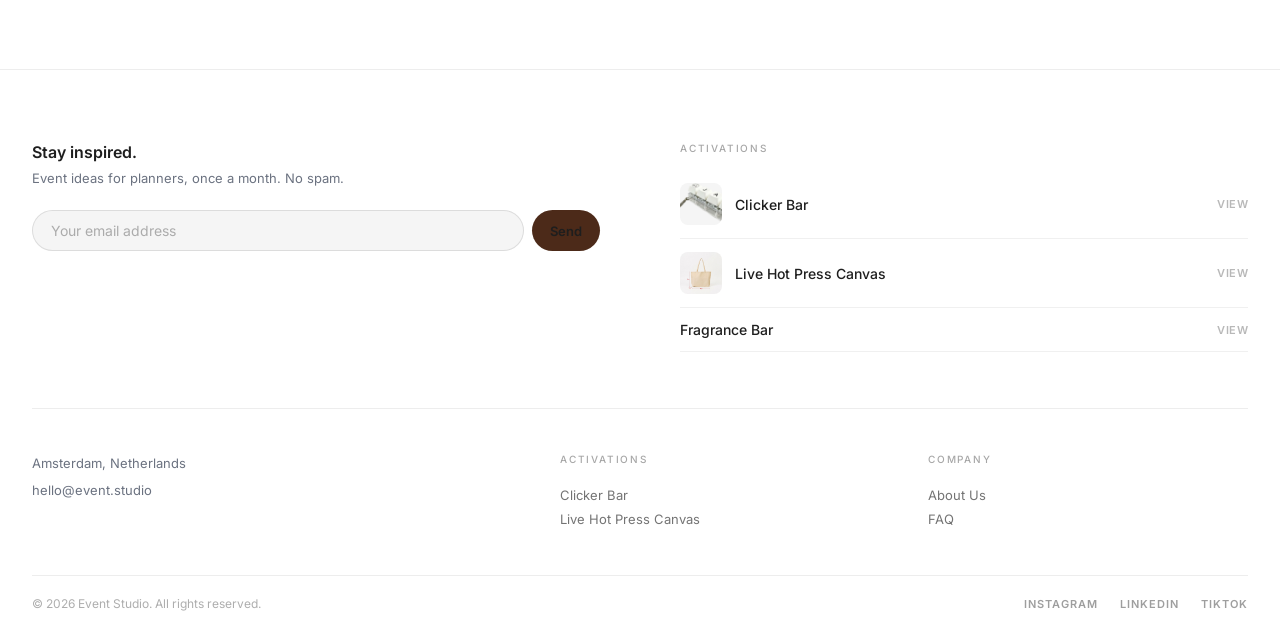
==== commit 143ee3f1: "Add fragrance image, fix nav consistency, update pricing and design callout - Add frag-hero.jpg (sce" ====
--- a/index.html
+++ b/index.html
@@ -405,7 +405,7 @@
       <div class="mob-item-img"><img src="images/hot-03-tote-bag.png" alt="Live Hot Press Canvas"></div>
       <div class="mob-item-info"><span class="mob-item-cat">Activation</span><span class="mob-item-name">Live Hot Press Canvas</span></div>
     </a>
-    <a href="fragrance-bar.html" class="mob-item"><div class="mob-item-img" style="background:#ede0d0;"></div><div class="mob-item-info"><span class="mob-item-cat">Activation</span><span class="mob-item-name">Fragrance Bar</span></div></a>
+    <a href="fragrance-bar.html" class="mob-item"><div class="mob-item-img"><img src="images/frag-hero.jpg" alt="Fragrance Bar"></div><div class="mob-item-info"><span class="mob-item-cat">Activation</span><span class="mob-item-name">Fragrance Bar</span></div></a>
   </div>
   <div class="mob-nav-links">
     
@@ -450,13 +450,14 @@
         </div>
       </a>
       <a href="fragrance-bar.html" class="act-card reveal">
-        <div class="act-card-img-wrap" style="background:#ede0d0;">
+        <div class="act-card-img-wrap">
+          <img src="images/frag-hero.jpg" alt="Fragrance Bar activation">
         </div>
         <div class="act-card-body">
           <h3>Fragrance Bar</h3>
           <p class="act-card-desc">Guests choose from 8 scents, blend their own sachet and seal it. Your logo on every one. A scented gift they made themselves.</p>
           <div class="act-card-foot">
-            <div class="act-price-from">From <strong>€395</strong> incl. VAT</div>
+            <div class="act-price-from">From <strong>€495</strong> incl. VAT</div>
             <span class="btn-act">Read More</span>
           </div>
         </div>
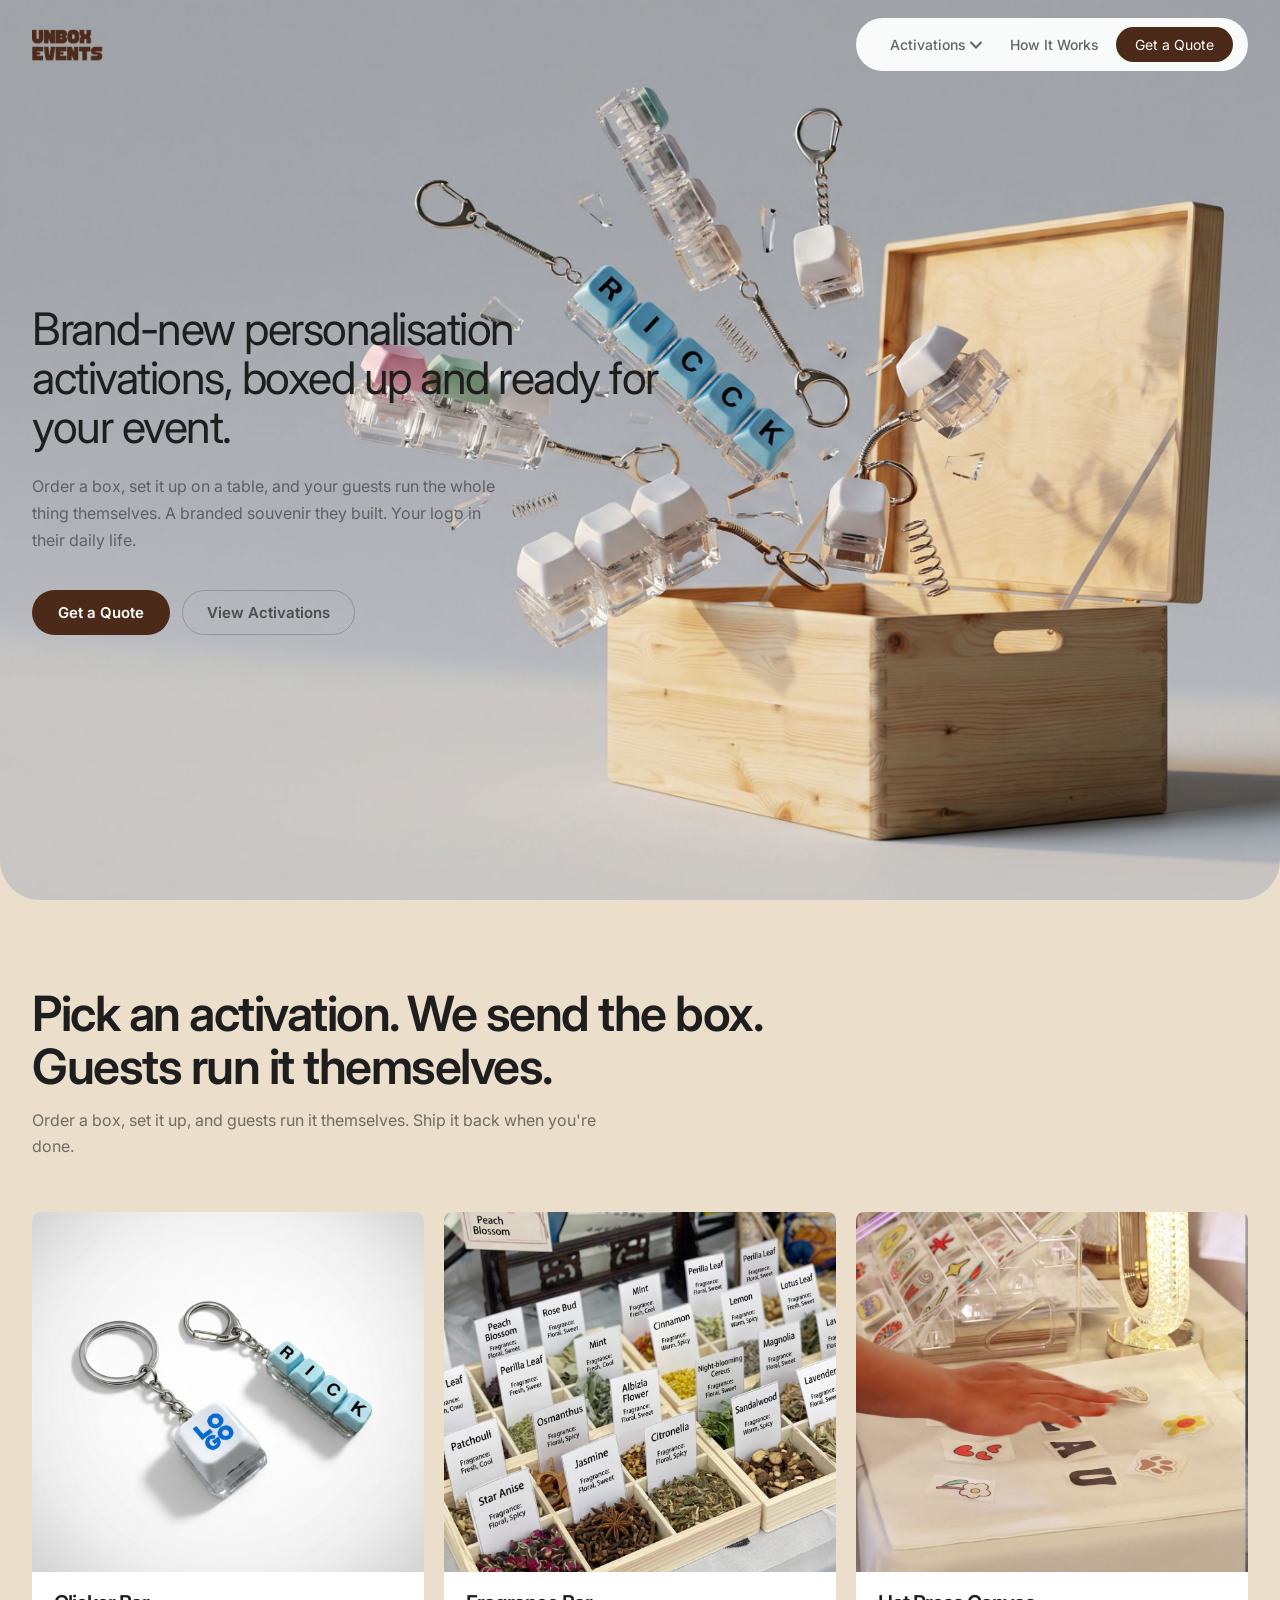
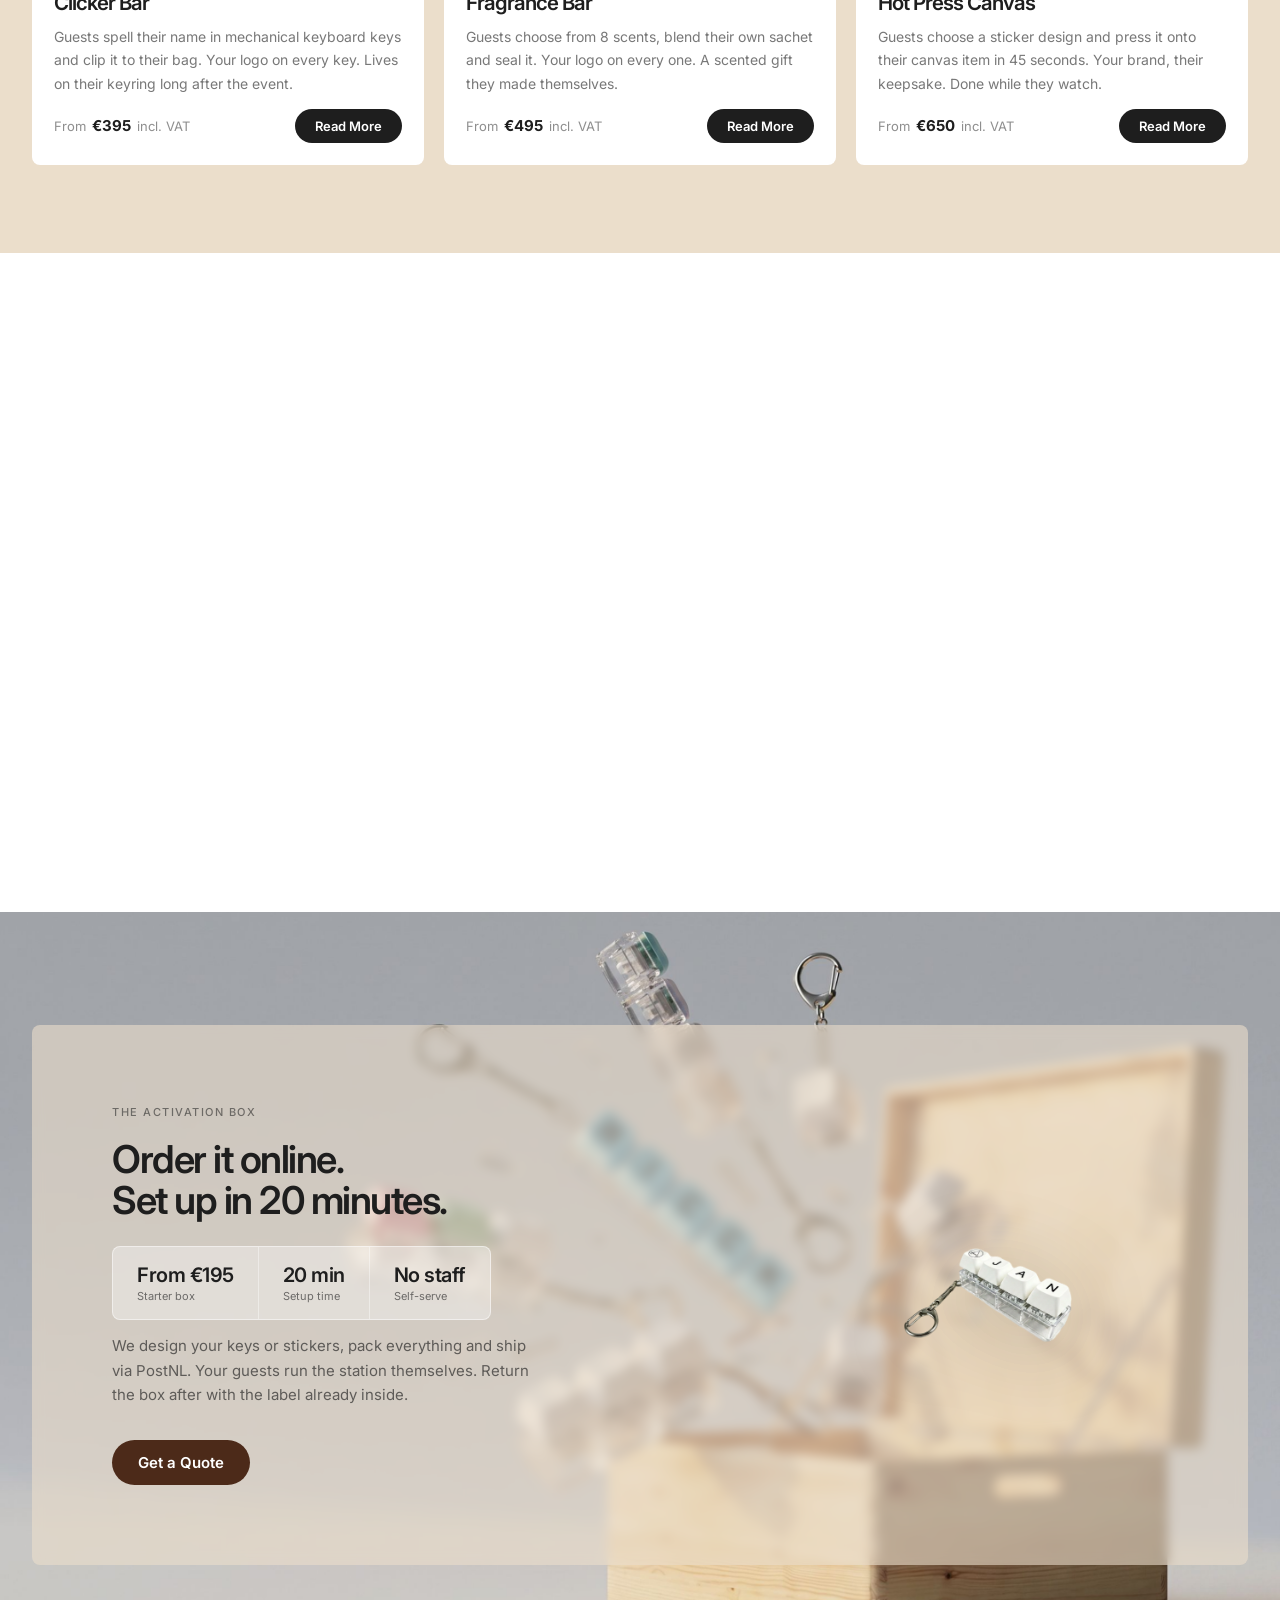
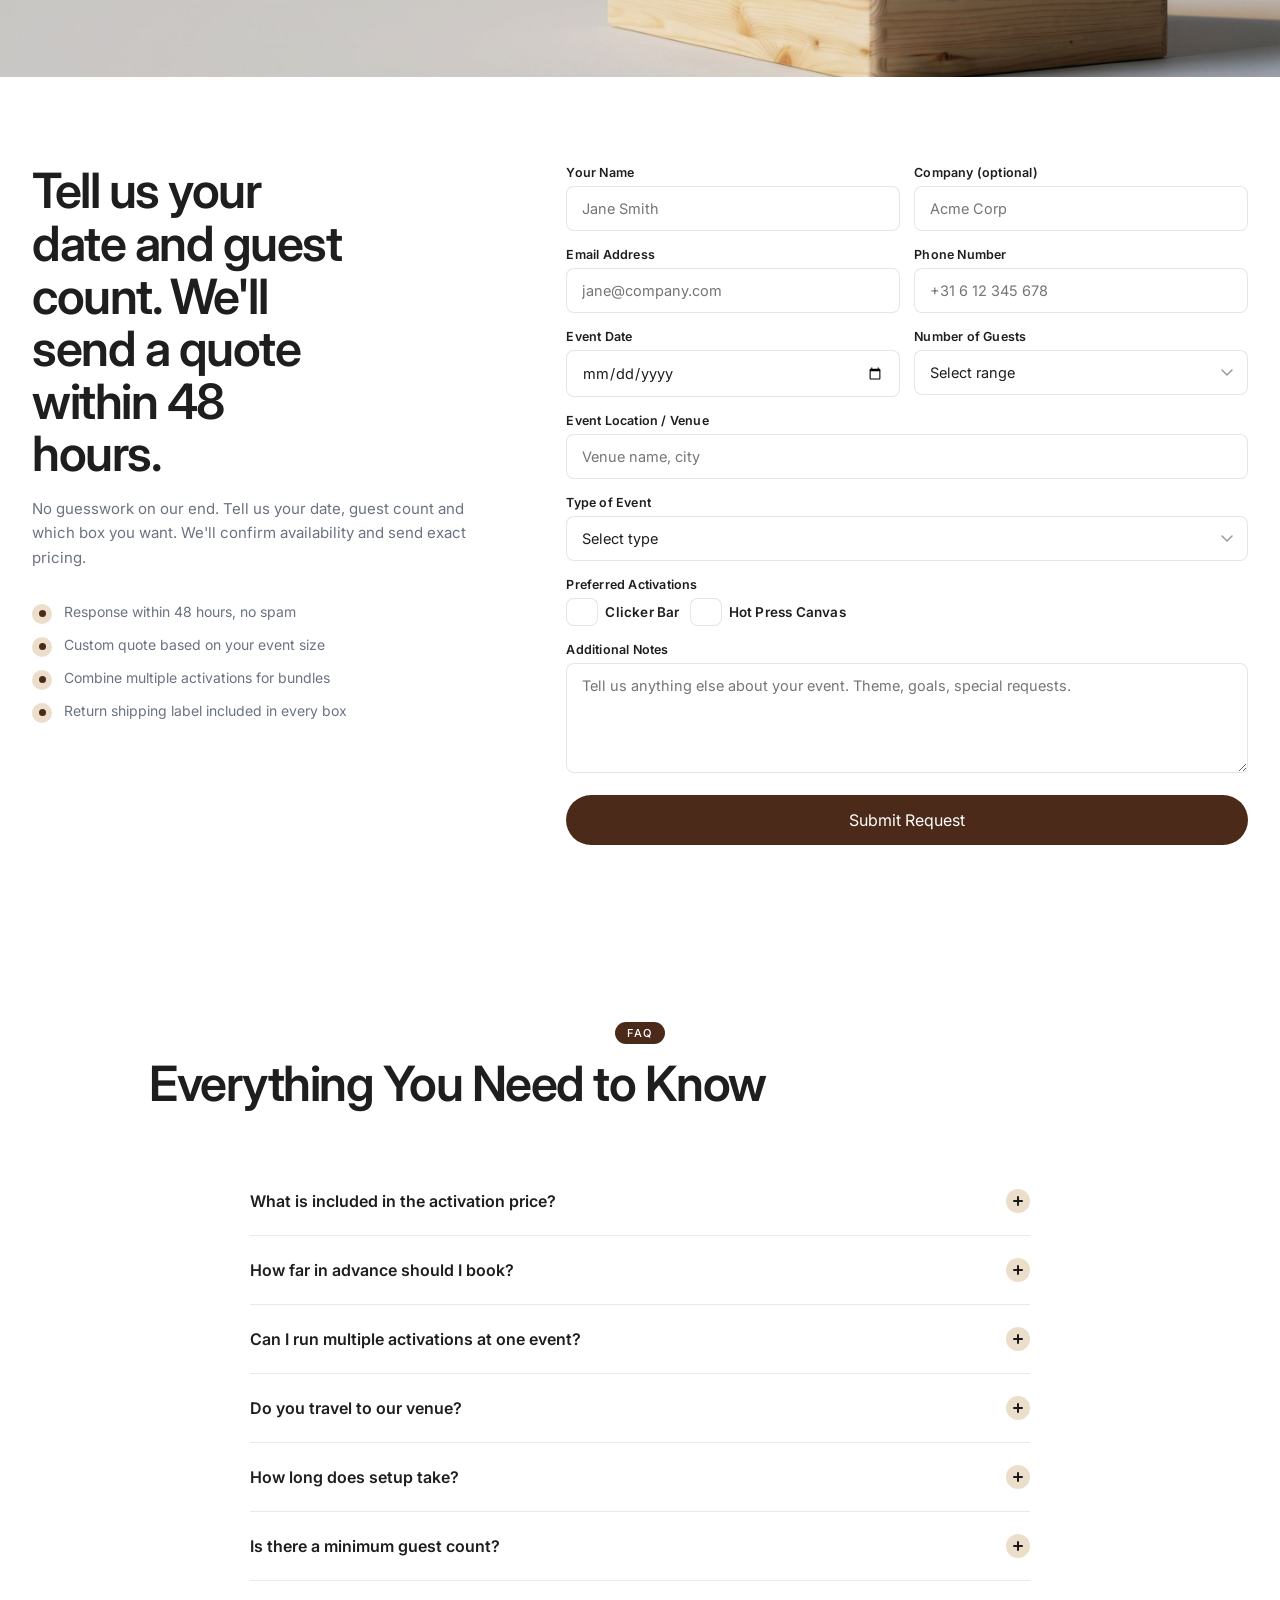
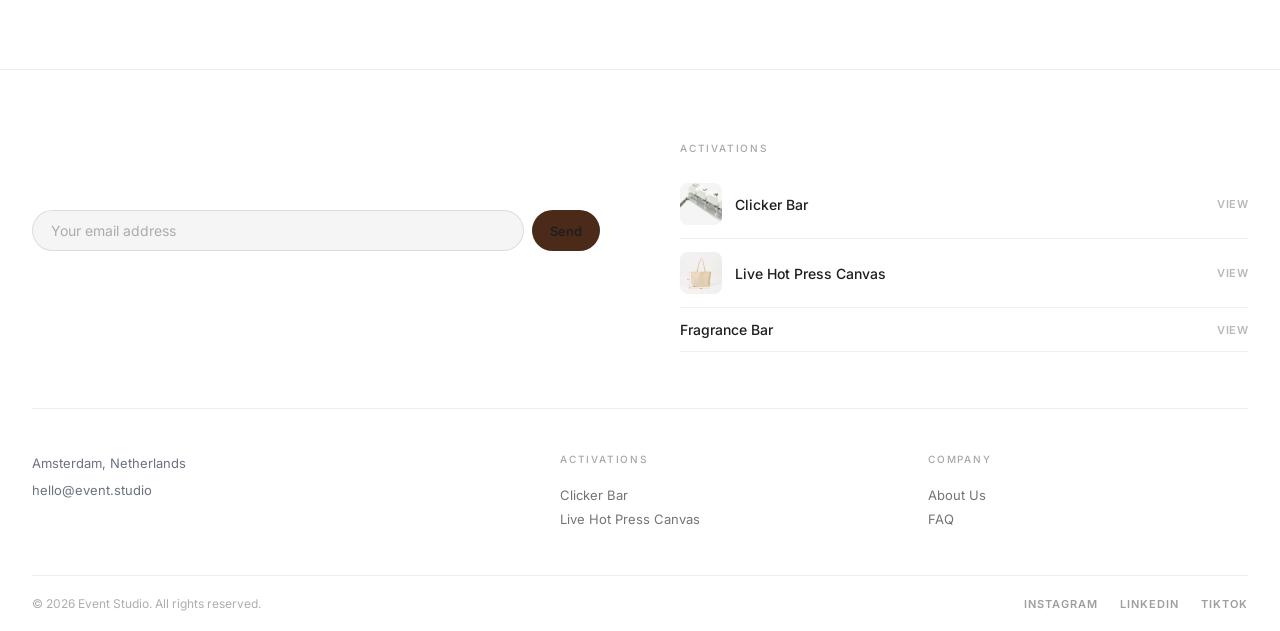
==== commit 8f97b687: "Add Unbox Events logo, restructure nav, update footer and FAQ - Replace text logo with Unbox Events " ====
--- a/index.html
+++ b/index.html
@@ -315,6 +315,7 @@
 
     /* ── FAQ ─────────────────────────────────────────────────── */
     .sec-faq { padding: 88px var(--pad); background: #fff; }
+    .sec-faq .sec-hdr { text-align: center; }
     .faq-wrap { max-width: 780px; margin: 56px auto 0; }
     .faq-item { border-bottom: 1px solid rgba(30,30,30,0.09); }
     .faq-q {
@@ -365,8 +366,8 @@
 <body>
 
 <nav class="nav" id="mainNav">
+  <a href="index.html" class="nav-logo"><img src="images/logo.png" alt="Unbox Events"></a>
   <div class="nav-inner">
-    <a href="index.html" class="nav-logo">Event</a>
     <div class="nav-links">
       <div class="nav-drop">
         <button class="nav-drop-btn">
@@ -382,16 +383,15 @@
       </div>
       
       <a href="pricing.html" class="nav-link">How It Works</a>
-      <a href="#faq" class="nav-link">FAQ</a>
-    </div>
+    </div>
+    <a href="book.html" class="btn-quote">Get a Quote</a>
     <button class="hamburger" id="hamburger" aria-label="Open menu"><span></span><span></span></button>
   </div>
-  <a href="book.html" class="btn-quote">Get a Quote</a>
 </nav>
 
 <div class="mobile-overlay" id="mobileOverlay">
   <div class="mob-top">
-    <a href="index.html" class="mob-logo">Event</a>
+    <a href="index.html" class="mob-logo"><img src="images/logo.png" alt="Unbox Events"></a>
     <button class="mob-close" id="mobClose">
       <svg viewBox="0 0 14 14" fill="none" stroke="currentColor" stroke-width="2.5" stroke-linecap="round"><path d="M1 1l12 12M13 1L1 13"/></svg>
     </button>
@@ -590,7 +590,7 @@
 
 <section class="sec-faq" id="faq">
   <div class="sec-inner">
-    <div class="sec-hdr reveal" style="text-align:center">
+    <div class="sec-hdr reveal">
       <div class="sec-badge">FAQ</div>
       <h2 class="sec-h2">Everything You Need to Know</h2>
     </div>
--- a/style.css
+++ b/style.css
@@ -59,11 +59,14 @@
   border: 1px solid var(--nav-border);
 }
 .nav-logo {
-  font-size: 17px;
-  font-weight: 400;
-  color: rgba(0,0,0,0.8);
-  letter-spacing: -0.5px;
-  margin-right: auto;
+  display: flex;
+  align-items: center;
+  flex-shrink: 0;
+}
+.nav-logo img {
+  height: 32px;
+  width: auto;
+  display: block;
 }
 .nav-links {
   display: flex;
@@ -147,7 +150,7 @@
   color: #fff;
   font-size: 14px;
   font-weight: 400;
-  padding: 10px 22px;
+  padding: 8px 18px;
   border-radius: var(--r-pill);
   transition: background .2s;
   white-space: nowrap;
@@ -202,12 +205,15 @@
   margin-bottom: 18px;
 }
 .mob-logo {
-  font-size: 16px;
-  font-weight: 600;
-  color: var(--char);
-  letter-spacing: -0.5px;
   text-decoration: none;
   margin-right: 4px;
+  display: flex;
+  align-items: center;
+}
+.mob-logo img {
+  height: 28px;
+  width: auto;
+  display: block;
 }
 .mob-topnav { display: flex; flex-wrap: wrap; gap: 2px; }
 .mob-topnav a {
@@ -409,12 +415,12 @@
 .foot-nl-heading {
   font-size: 16px;
   font-weight: 600;
-  color: var(--char);
+  color: #fff;
   margin-bottom: 6px;
 }
 .foot-nl p {
   font-size: 13px;
-  color: var(--muted);
+  color: #fff;
   margin-bottom: 22px;
   line-height: 1.55;
 }
@@ -589,6 +595,7 @@
 @media (max-width: 960px) {
   .nav-links, .btn-quote { display: none !important; }
   .hamburger { display: flex !important; }
+  .nav-inner { background: none; border: none; backdrop-filter: none; -webkit-backdrop-filter: none; padding: 0; }
 }
 
 @media (max-width: 768px) {
